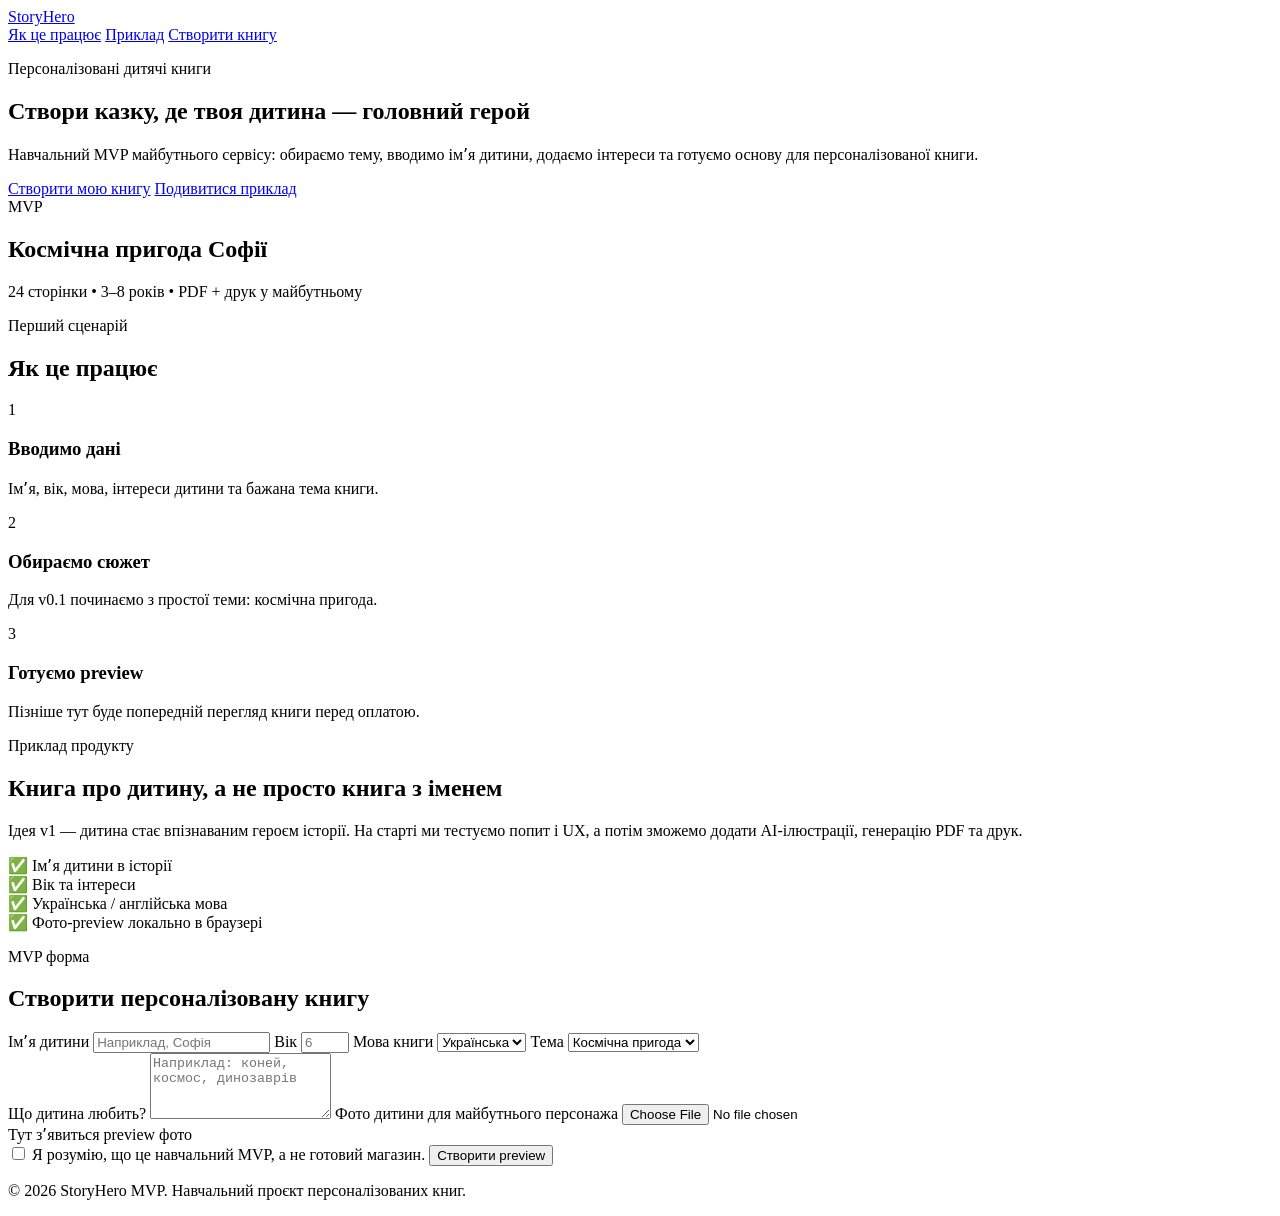
==== index.html @ d26fd3d2 "Add initial landing page" ====
<!DOCTYPE html>
<html lang="uk">
<head>
  <meta charset="UTF-8" />
  <meta name="viewport" content="width=device-width, initial-scale=1.0" />
  <meta name="description" content="MVP сайту для створення персоналізованих дитячих книг, де дитина стає головним героєм історії." />
  <title>Personalised Book MVP</title>
  <link rel="stylesheet" href="css/style.css" />
</head>
<body>
  <header class="site-header">
    <nav class="nav container" aria-label="Головна навігація">
      <a class="logo" href="#">StoryHero</a>
      <div class="nav-links">
        <a href="#how-it-works">Як це працює</a>
        <a href="#book-preview">Приклад</a>
        <a href="#create-book">Створити книгу</a>
      </div>
    </nav>
  </header>

  <main>
    <section class="hero">
      <div class="container hero-grid">
        <div class="hero-content">
          <p class="eyebrow">Персоналізовані дитячі книги</p>
          <h1>Створи казку, де твоя дитина — головний герой</h1>
          <p class="hero-text">
            Навчальний MVP майбутнього сервісу: обираємо тему, вводимо імʼя дитини,
            додаємо інтереси та готуємо основу для персоналізованої книги.
          </p>
          <div class="hero-actions">
            <a class="button primary" href="#create-book">Створити мою книгу</a>
            <a class="button secondary" href="#book-preview">Подивитися приклад</a>
          </div>
        </div>

        <article class="book-card" aria-label="Приклад персоналізованої книги">
          <div class="book-cover">
            <span class="book-badge">MVP</span>
            <h2>Космічна пригода Софії</h2>
            <p>24 сторінки • 3–8 років • PDF + друк у майбутньому</p>
          </div>
        </article>
      </div>
    </section>

    <section id="how-it-works" class="section container">
      <p class="eyebrow">Перший сценарій</p>
      <h2>Як це працює</h2>
      <div class="steps-grid">
        <article class="step-card">
          <span>1</span>
          <h3>Вводимо дані</h3>
          <p>Імʼя, вік, мова, інтереси дитини та бажана тема книги.</p>
        </article>
        <article class="step-card">
          <span>2</span>
          <h3>Обираємо сюжет</h3>
          <p>Для v0.1 починаємо з простої теми: космічна пригода.</p>
        </article>
        <article class="step-card">
          <span>3</span>
          <h3>Готуємо preview</h3>
          <p>Пізніше тут буде попередній перегляд книги перед оплатою.</p>
        </article>
      </div>
    </section>

    <section id="book-preview" class="section preview-section">
      <div class="container preview-grid">
        <div>
          <p class="eyebrow">Приклад продукту</p>
          <h2>Книга про дитину, а не просто книга з іменем</h2>
          <p>
            Ідея v1 — дитина стає впізнаваним героєм історії. На старті ми тестуємо
            попит і UX, а потім зможемо додати AI-ілюстрації, генерацію PDF та друк.
          </p>
        </div>
        <div class="features-list">
          <div>✅ Імʼя дитини в історії</div>
          <div>✅ Вік та інтереси</div>
          <div>✅ Українська / англійська мова</div>
          <div>✅ Фото-preview локально в браузері</div>
        </div>
      </div>
    </section>

    <section id="create-book" class="section container">
      <p class="eyebrow">MVP форма</p>
      <h2>Створити персоналізовану книгу</h2>
      <form class="book-form" id="bookForm">
        <div class="form-grid">
          <label>
            Імʼя дитини
            <input type="text" id="childName" name="childName" placeholder="Наприклад, Софія" required />
          </label>

          <label>
            Вік
            <input type="number" id="childAge" name="childAge" min="1" max="12" placeholder="6" required />
          </label>

          <label>
            Мова книги
            <select id="bookLanguage" name="bookLanguage">
              <option value="uk">Українська</option>
              <option value="en">English</option>
            </select>
          </label>

          <label>
            Тема
            <select id="bookTheme" name="bookTheme">
              <option value="space">Космічна пригода</option>
              <option value="forest">Казковий ліс</option>
              <option value="dinosaurs">Світ динозаврів</option>
            </select>
          </label>
        </div>

        <label>
          Що дитина любить?
          <textarea id="childInterests" name="childInterests" rows="4" placeholder="Наприклад: коней, космос, динозаврів"></textarea>
        </label>

        <label>
          Фото дитини для майбутнього персонажа
          <input type="file" id="childPhoto" name="childPhoto" accept="image/*" />
        </label>

        <div class="photo-preview" id="photoPreview" aria-live="polite">
          <span>Тут зʼявиться preview фото</span>
        </div>

        <label class="checkbox-label">
          <input type="checkbox" required />
          Я розумію, що це навчальний MVP, а не готовий магазин.
        </label>

        <button class="button primary" type="submit">Створити preview</button>
      </form>

      <div class="result-card" id="resultCard" hidden></div>
    </section>
  </main>

  <footer class="site-footer">
    <div class="container">
      <p>© 2026 StoryHero MVP. Навчальний проєкт персоналізованих книг.</p>
    </div>
  </footer>

  <script src="js/main.js"></script>
</body>
</html>
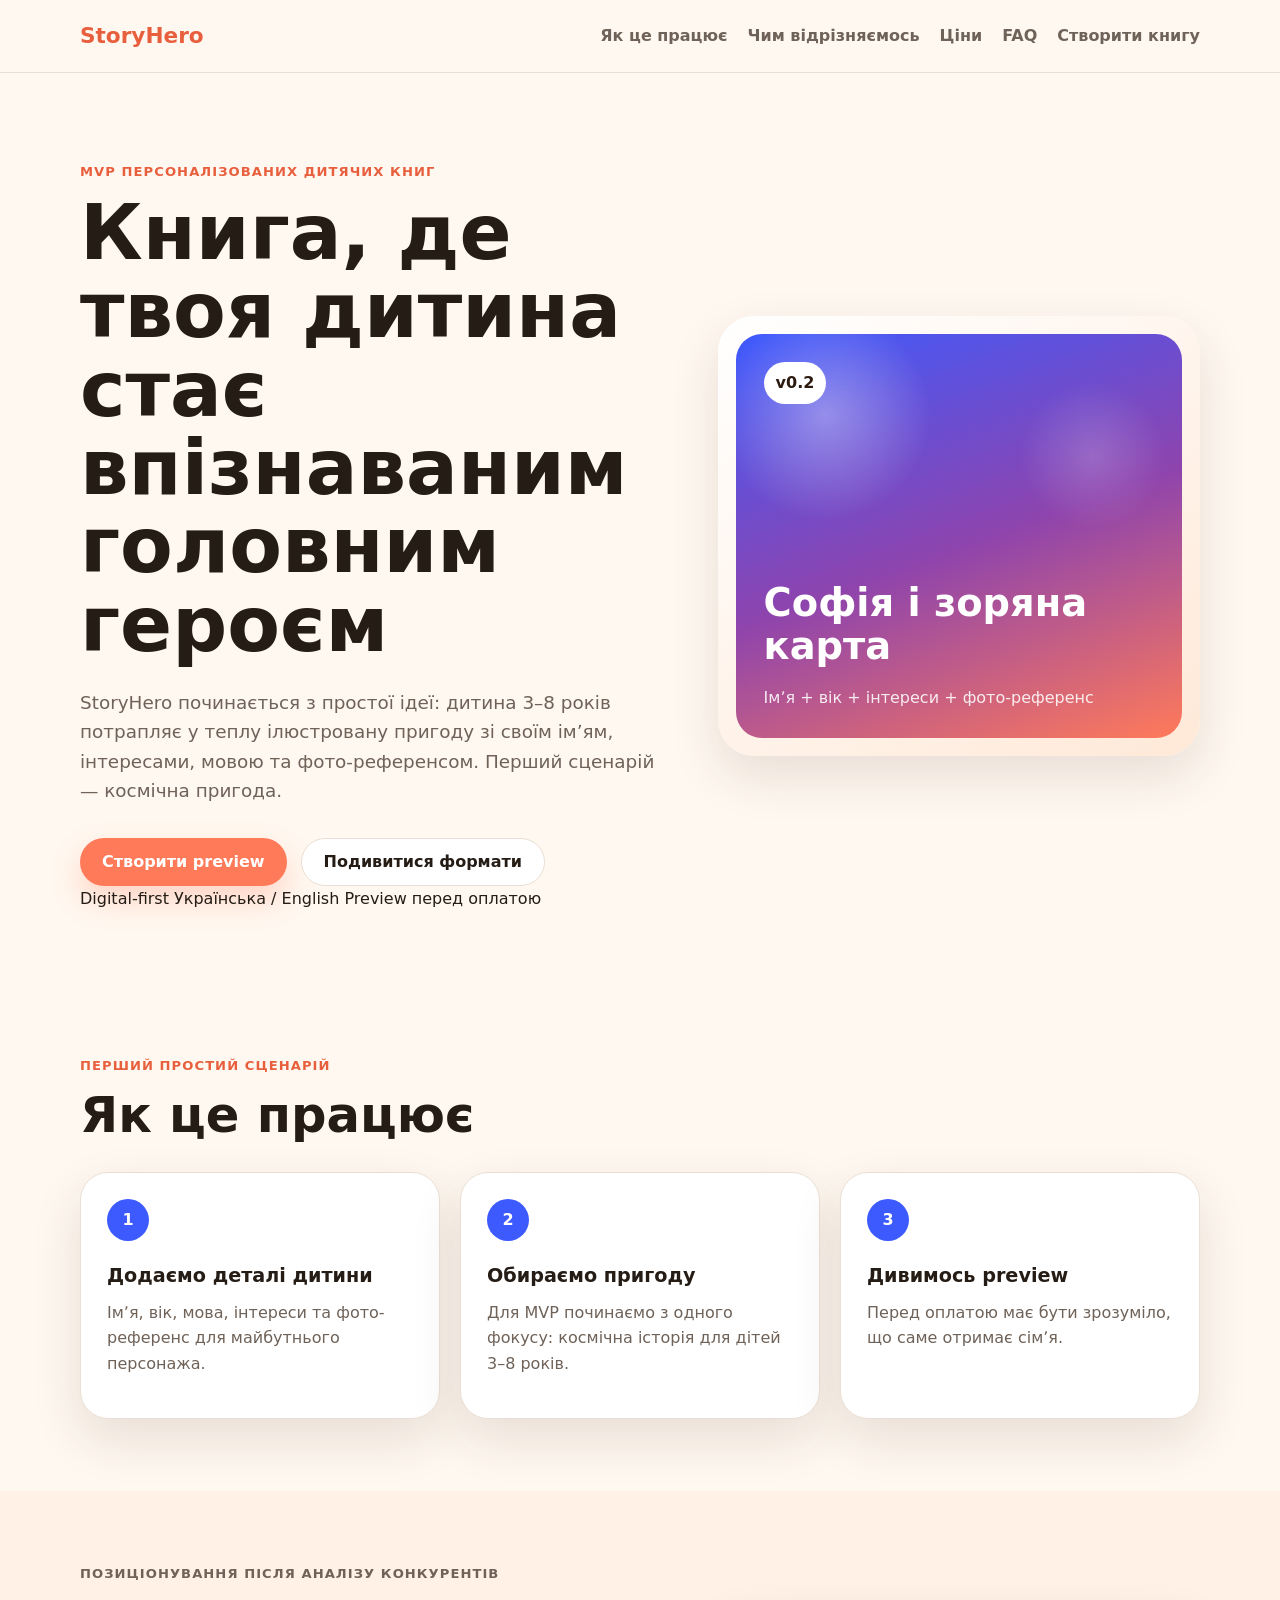
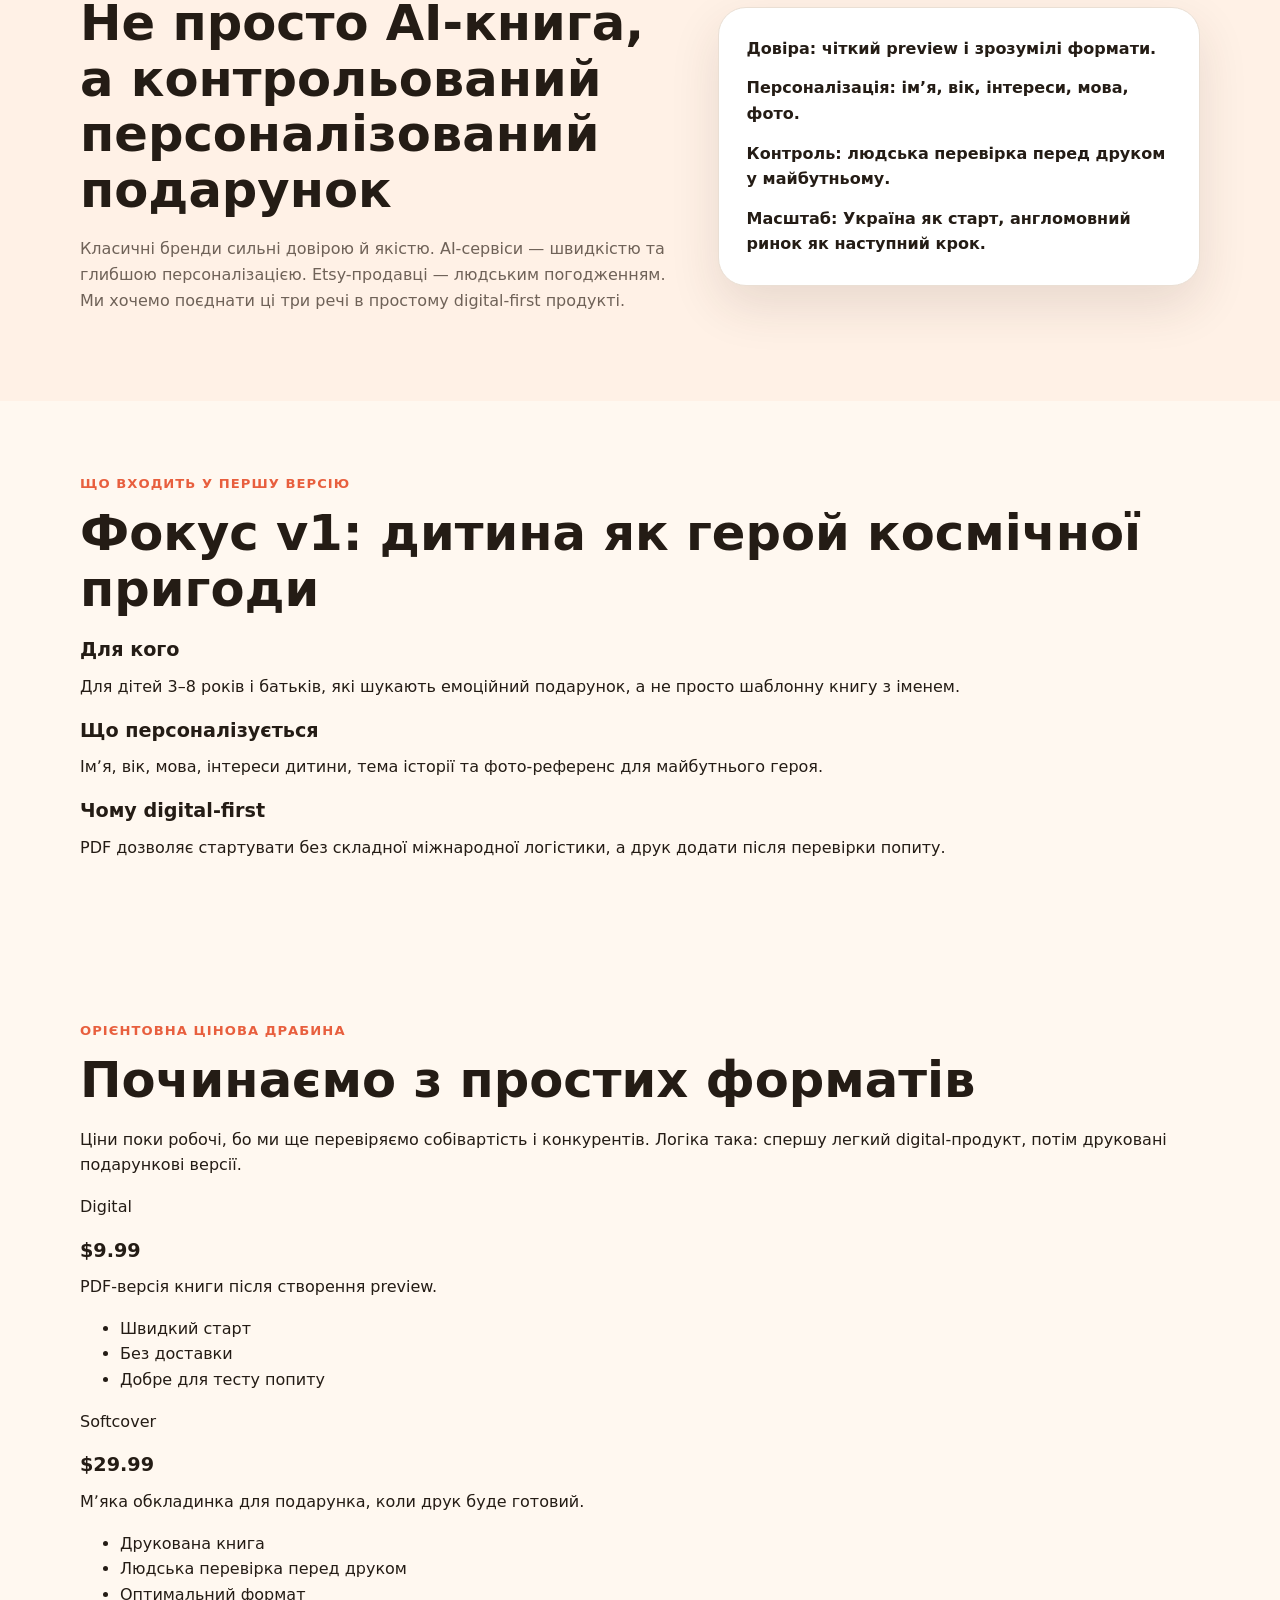
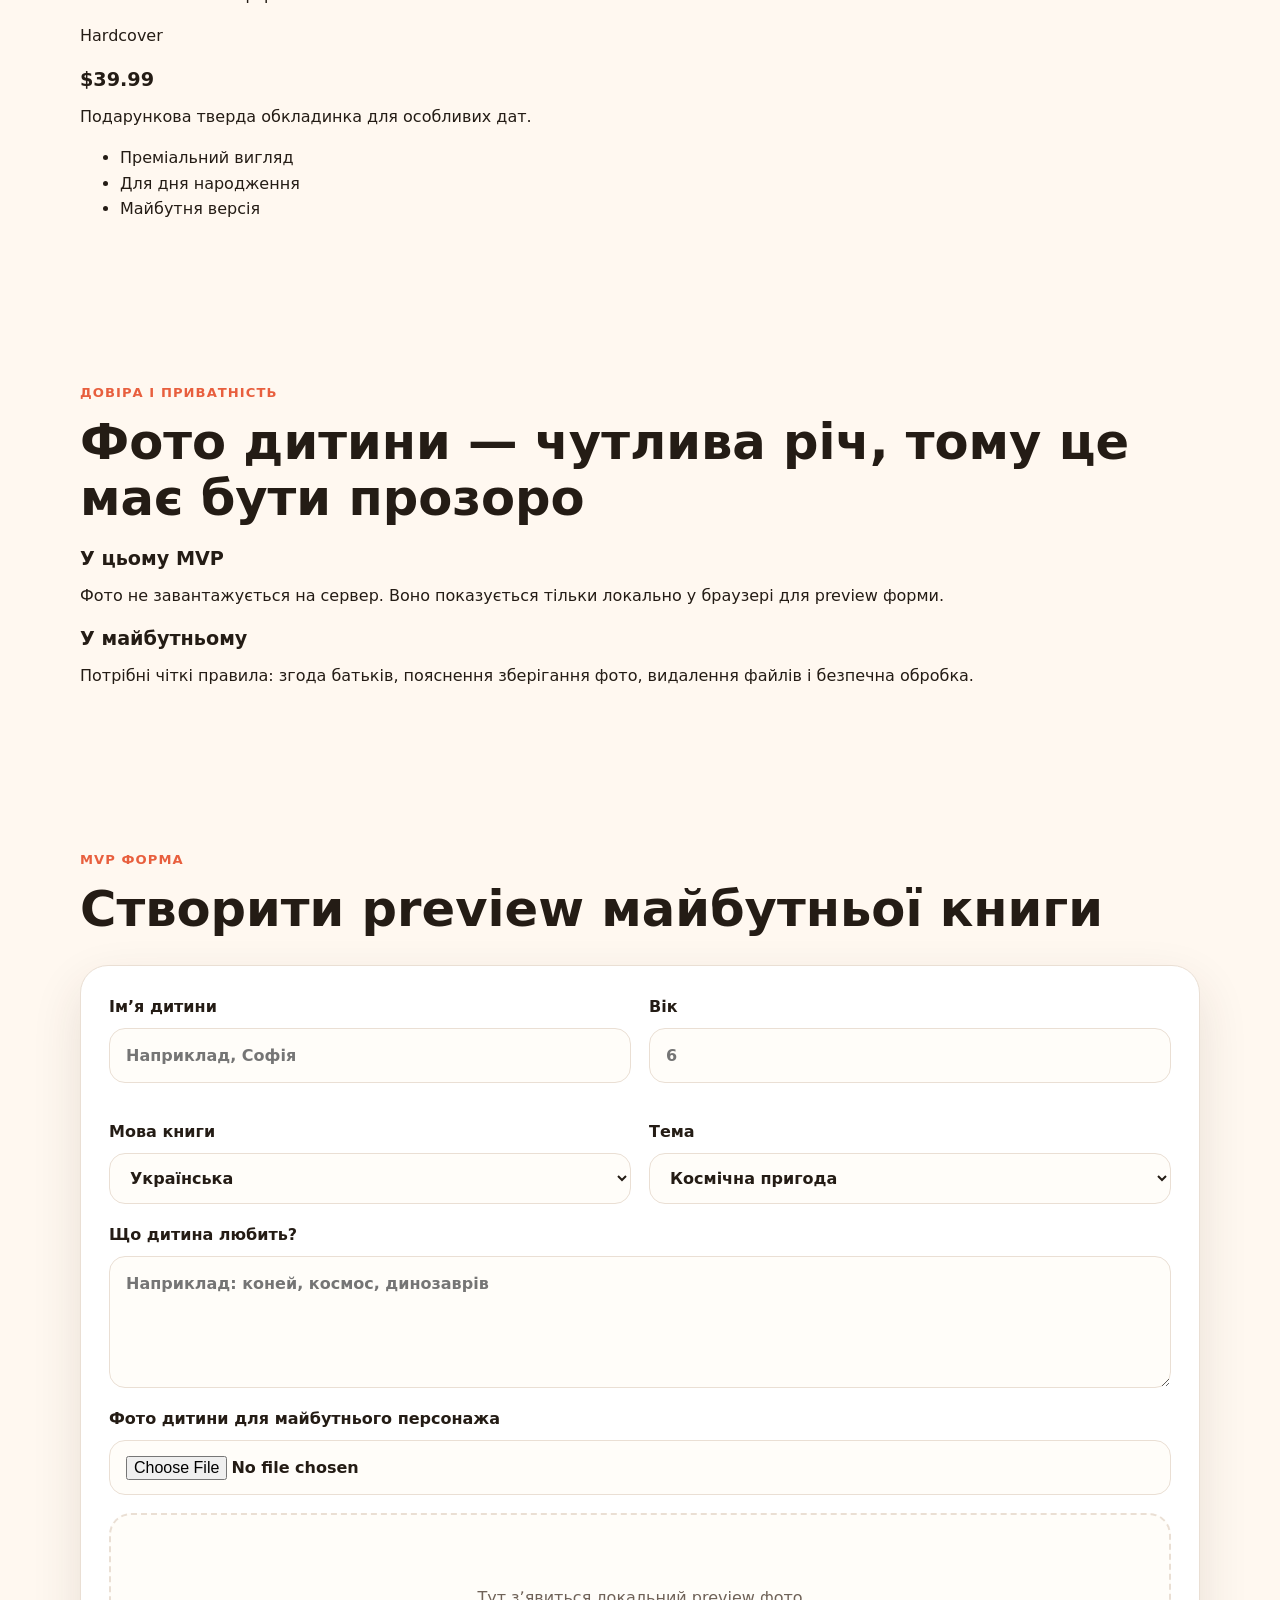
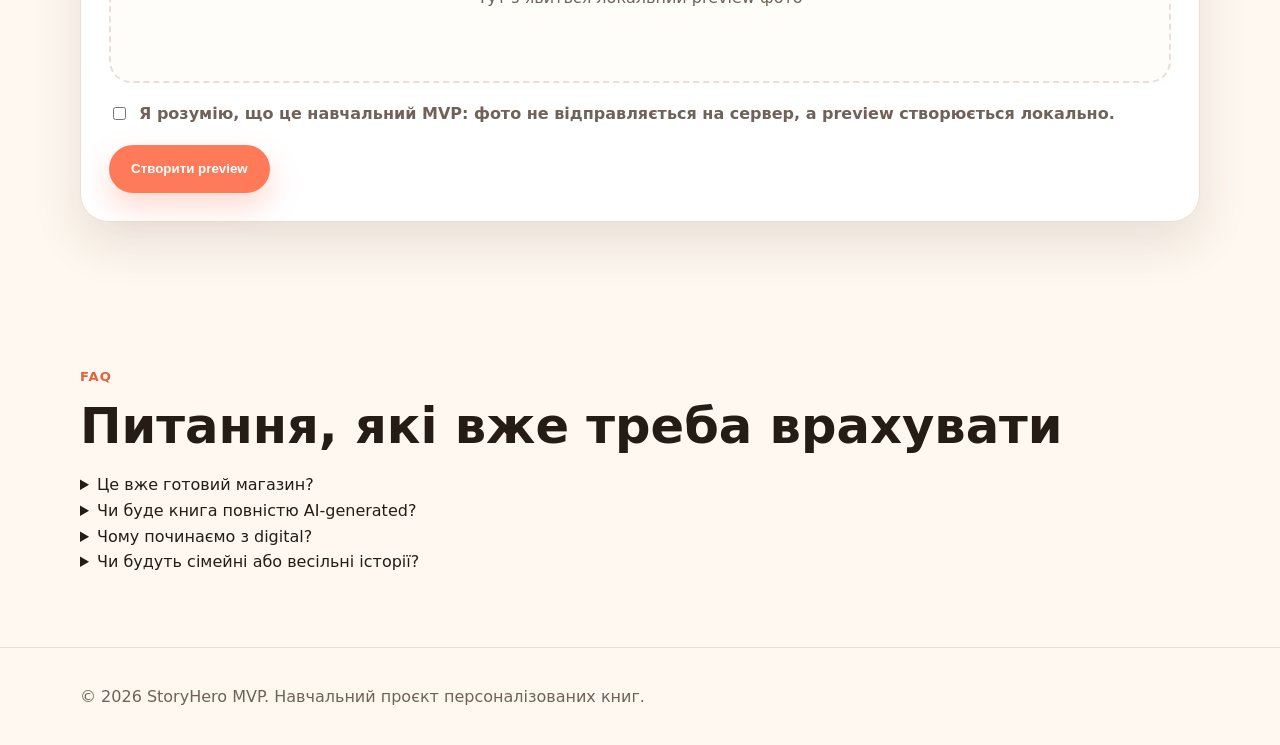
==== commit e53cf030: "Improve landing page positioning" ====
--- a/index.html
+++ b/index.html
@@ -3,8 +3,8 @@
 <head>
   <meta charset="UTF-8" />
   <meta name="viewport" content="width=device-width, initial-scale=1.0" />
-  <meta name="description" content="MVP сайту для створення персоналізованих дитячих книг, де дитина стає головним героєм історії." />
-  <title>Personalised Book MVP</title>
+  <meta name="description" content="StoryHero MVP — персоналізована дитяча книга, де дитина стає впізнаваним головним героєм історії українською або англійською мовою." />
+  <title>StoryHero — персоналізована дитяча книга</title>
   <link rel="stylesheet" href="css/style.css" />
 </head>
 <body>
@@ -13,7 +13,9 @@
       <a class="logo" href="#">StoryHero</a>
       <div class="nav-links">
         <a href="#how-it-works">Як це працює</a>
-        <a href="#book-preview">Приклад</a>
+        <a href="#positioning">Чим відрізняємось</a>
+        <a href="#pricing">Ціни</a>
+        <a href="#faq">FAQ</a>
         <a href="#create-book">Створити книгу</a>
       </div>
     </nav>
@@ -23,72 +25,156 @@
     <section class="hero">
       <div class="container hero-grid">
         <div class="hero-content">
-          <p class="eyebrow">Персоналізовані дитячі книги</p>
-          <h1>Створи казку, де твоя дитина — головний герой</h1>
+          <p class="eyebrow">MVP персоналізованих дитячих книг</p>
+          <h1>Книга, де твоя дитина стає впізнаваним головним героєм</h1>
           <p class="hero-text">
-            Навчальний MVP майбутнього сервісу: обираємо тему, вводимо імʼя дитини,
-            додаємо інтереси та готуємо основу для персоналізованої книги.
+            StoryHero починається з простої ідеї: дитина 3–8 років потрапляє у теплу
+            ілюстровану пригоду зі своїм імʼям, інтересами, мовою та фото-референсом.
+            Перший сценарій — космічна пригода.
           </p>
           <div class="hero-actions">
-            <a class="button primary" href="#create-book">Створити мою книгу</a>
-            <a class="button secondary" href="#book-preview">Подивитися приклад</a>
+            <a class="button primary" href="#create-book">Створити preview</a>
+            <a class="button secondary" href="#pricing">Подивитися формати</a>
+          </div>
+          <div class="trust-strip" aria-label="Ключові переваги">
+            <span>Digital-first</span>
+            <span>Українська / English</span>
+            <span>Preview перед оплатою</span>
           </div>
         </div>
 
         <article class="book-card" aria-label="Приклад персоналізованої книги">
           <div class="book-cover">
-            <span class="book-badge">MVP</span>
-            <h2>Космічна пригода Софії</h2>
-            <p>24 сторінки • 3–8 років • PDF + друк у майбутньому</p>
+            <span class="book-badge">v0.2</span>
+            <h2>Софія і зоряна карта</h2>
+            <p>Імʼя + вік + інтереси + фото-референс</p>
           </div>
         </article>
       </div>
     </section>
 
     <section id="how-it-works" class="section container">
-      <p class="eyebrow">Перший сценарій</p>
+      <p class="eyebrow">Перший простий сценарій</p>
       <h2>Як це працює</h2>
       <div class="steps-grid">
         <article class="step-card">
           <span>1</span>
-          <h3>Вводимо дані</h3>
-          <p>Імʼя, вік, мова, інтереси дитини та бажана тема книги.</p>
+          <h3>Додаємо деталі дитини</h3>
+          <p>Імʼя, вік, мова, інтереси та фото-референс для майбутнього персонажа.</p>
         </article>
         <article class="step-card">
           <span>2</span>
-          <h3>Обираємо сюжет</h3>
-          <p>Для v0.1 починаємо з простої теми: космічна пригода.</p>
+          <h3>Обираємо пригоду</h3>
+          <p>Для MVP починаємо з одного фокусу: космічна історія для дітей 3–8 років.</p>
         </article>
         <article class="step-card">
           <span>3</span>
-          <h3>Готуємо preview</h3>
-          <p>Пізніше тут буде попередній перегляд книги перед оплатою.</p>
-        </article>
-      </div>
-    </section>
-
-    <section id="book-preview" class="section preview-section">
+          <h3>Дивимось preview</h3>
+          <p>Перед оплатою має бути зрозуміло, що саме отримає сімʼя.</p>
+        </article>
+      </div>
+    </section>
+
+    <section id="positioning" class="section preview-section">
       <div class="container preview-grid">
         <div>
-          <p class="eyebrow">Приклад продукту</p>
-          <h2>Книга про дитину, а не просто книга з іменем</h2>
+          <p class="eyebrow">Позиціонування після аналізу конкурентів</p>
+          <h2>Не просто AI-книга, а контрольований персоналізований подарунок</h2>
           <p>
-            Ідея v1 — дитина стає впізнаваним героєм історії. На старті ми тестуємо
-            попит і UX, а потім зможемо додати AI-ілюстрації, генерацію PDF та друк.
+            Класичні бренди сильні довірою й якістю. AI-сервіси — швидкістю та глибшою
+            персоналізацією. Etsy-продавці — людським погодженням. Ми хочемо поєднати
+            ці три речі в простому digital-first продукті.
           </p>
         </div>
         <div class="features-list">
-          <div>✅ Імʼя дитини в історії</div>
-          <div>✅ Вік та інтереси</div>
-          <div>✅ Українська / англійська мова</div>
-          <div>✅ Фото-preview локально в браузері</div>
-        </div>
+          <div><strong>Довіра:</strong> чіткий preview і зрозумілі формати.</div>
+          <div><strong>Персоналізація:</strong> імʼя, вік, інтереси, мова, фото.</div>
+          <div><strong>Контроль:</strong> людська перевірка перед друком у майбутньому.</div>
+          <div><strong>Масштаб:</strong> Україна як старт, англомовний ринок як наступний крок.</div>
+        </div>
+      </div>
+    </section>
+
+    <section id="product" class="section container">
+      <p class="eyebrow">Що входить у першу версію</p>
+      <h2>Фокус v1: дитина як герой космічної пригоди</h2>
+      <div class="product-grid">
+        <article class="info-card">
+          <h3>Для кого</h3>
+          <p>Для дітей 3–8 років і батьків, які шукають емоційний подарунок, а не просто шаблонну книгу з іменем.</p>
+        </article>
+        <article class="info-card">
+          <h3>Що персоналізується</h3>
+          <p>Імʼя, вік, мова, інтереси дитини, тема історії та фото-референс для майбутнього героя.</p>
+        </article>
+        <article class="info-card">
+          <h3>Чому digital-first</h3>
+          <p>PDF дозволяє стартувати без складної міжнародної логістики, а друк додати після перевірки попиту.</p>
+        </article>
+      </div>
+    </section>
+
+    <section id="pricing" class="section pricing-section">
+      <div class="container">
+        <p class="eyebrow">Орієнтовна цінова драбина</p>
+        <h2>Починаємо з простих форматів</h2>
+        <p class="section-intro">
+          Ціни поки робочі, бо ми ще перевіряємо собівартість і конкурентів. Логіка така:
+          спершу легкий digital-продукт, потім друковані подарункові версії.
+        </p>
+        <div class="pricing-grid">
+          <article class="price-card">
+            <p class="price-label">Digital</p>
+            <h3>$9.99</h3>
+            <p>PDF-версія книги після створення preview.</p>
+            <ul>
+              <li>Швидкий старт</li>
+              <li>Без доставки</li>
+              <li>Добре для тесту попиту</li>
+            </ul>
+          </article>
+          <article class="price-card featured">
+            <p class="price-label">Softcover</p>
+            <h3>$29.99</h3>
+            <p>Мʼяка обкладинка для подарунка, коли друк буде готовий.</p>
+            <ul>
+              <li>Друкована книга</li>
+              <li>Людська перевірка перед друком</li>
+              <li>Оптимальний формат</li>
+            </ul>
+          </article>
+          <article class="price-card">
+            <p class="price-label">Hardcover</p>
+            <h3>$39.99</h3>
+            <p>Подарункова тверда обкладинка для особливих дат.</p>
+            <ul>
+              <li>Преміальний вигляд</li>
+              <li>Для дня народження</li>
+              <li>Майбутня версія</li>
+            </ul>
+          </article>
+        </div>
+      </div>
+    </section>
+
+    <section id="trust" class="section container">
+      <p class="eyebrow">Довіра і приватність</p>
+      <h2>Фото дитини — чутлива річ, тому це має бути прозоро</h2>
+      <div class="trust-grid">
+        <article class="info-card">
+          <h3>У цьому MVP</h3>
+          <p>Фото не завантажується на сервер. Воно показується тільки локально у браузері для preview форми.</p>
+        </article>
+        <article class="info-card">
+          <h3>У майбутньому</h3>
+          <p>Потрібні чіткі правила: згода батьків, пояснення зберігання фото, видалення файлів і безпечна обробка.</p>
+        </article>
       </div>
     </section>
 
     <section id="create-book" class="section container">
       <p class="eyebrow">MVP форма</p>
-      <h2>Створити персоналізовану книгу</h2>
+      <h2>Створити preview майбутньої книги</h2>
       <form class="book-form" id="bookForm">
         <div class="form-grid">
           <label>
@@ -130,18 +216,43 @@
         </label>
 
         <div class="photo-preview" id="photoPreview" aria-live="polite">
-          <span>Тут зʼявиться preview фото</span>
+          <span>Тут зʼявиться локальний preview фото</span>
         </div>
 
         <label class="checkbox-label">
           <input type="checkbox" required />
-          Я розумію, що це навчальний MVP, а не готовий магазин.
+          Я розумію, що це навчальний MVP: фото не відправляється на сервер, а preview створюється локально.
         </label>
 
         <button class="button primary" type="submit">Створити preview</button>
       </form>
 
       <div class="result-card" id="resultCard" hidden></div>
+    </section>
+
+    <section id="faq" class="section faq-section">
+      <div class="container">
+        <p class="eyebrow">FAQ</p>
+        <h2>Питання, які вже треба врахувати</h2>
+        <div class="faq-list">
+          <details>
+            <summary>Це вже готовий магазин?</summary>
+            <p>Ні. Це навчальний MVP сайту. Ми спочатку перевіряємо ідею, структуру, SEO, форму і позиціонування.</p>
+          </details>
+          <details>
+            <summary>Чи буде книга повністю AI-generated?</summary>
+            <p>Не вирішуємо це наперед. Конкуренти показують, що AI дає швидкість, але якість і схожість треба контролювати.</p>
+          </details>
+          <details>
+            <summary>Чому починаємо з digital?</summary>
+            <p>Digital PDF дозволяє стартувати без міжнародної доставки, складу і складної поліграфічної логістики.</p>
+          </details>
+          <details>
+            <summary>Чи будуть сімейні або весільні історії?</summary>
+            <p>Так, це перспективна майбутня фішка. Але перший MVP тримаємо простим: дитяча книга про головного героя.</p>
+          </details>
+        </div>
+      </div>
     </section>
   </main>
 
--- a/css/style.css
+++ b/css/style.css
@@ -0,0 +1,379 @@
+:root {
+  --bg: #fff8f0;
+  --surface: #ffffff;
+  --text: #241c15;
+  --muted: #6f6258;
+  --primary: #ff7a59;
+  --primary-dark: #e85f3e;
+  --secondary: #3d5afe;
+  --border: #eadfd4;
+  --shadow: 0 20px 50px rgba(62, 39, 35, 0.12);
+}
+
+* {
+  box-sizing: border-box;
+}
+
+html {
+  scroll-behavior: smooth;
+}
+
+body {
+  margin: 0;
+  font-family: Inter, system-ui, -apple-system, BlinkMacSystemFont, "Segoe UI", sans-serif;
+  color: var(--text);
+  background: var(--bg);
+  line-height: 1.6;
+}
+
+a {
+  color: inherit;
+  text-decoration: none;
+}
+
+.container {
+  width: min(1120px, calc(100% - 32px));
+  margin: 0 auto;
+}
+
+.site-header {
+  position: sticky;
+  top: 0;
+  z-index: 10;
+  background: rgba(255, 248, 240, 0.86);
+  backdrop-filter: blur(14px);
+  border-bottom: 1px solid var(--border);
+}
+
+.nav {
+  min-height: 72px;
+  display: flex;
+  align-items: center;
+  justify-content: space-between;
+  gap: 24px;
+}
+
+.logo {
+  font-size: 1.35rem;
+  font-weight: 800;
+  color: var(--primary-dark);
+}
+
+.nav-links {
+  display: flex;
+  gap: 20px;
+  font-weight: 600;
+  color: var(--muted);
+}
+
+.nav-links a:hover {
+  color: var(--primary-dark);
+}
+
+.hero {
+  padding: 88px 0 72px;
+}
+
+.hero-grid,
+.preview-grid {
+  display: grid;
+  grid-template-columns: 1.1fr 0.9fr;
+  align-items: center;
+  gap: 48px;
+}
+
+.eyebrow {
+  margin: 0 0 12px;
+  color: var(--primary-dark);
+  font-weight: 800;
+  text-transform: uppercase;
+  letter-spacing: 0.08em;
+  font-size: 0.82rem;
+}
+
+h1,
+h2,
+h3,
+p {
+  margin-top: 0;
+}
+
+h1 {
+  font-size: clamp(2.35rem, 6vw, 4.8rem);
+  line-height: 1.02;
+  margin-bottom: 24px;
+}
+
+h2 {
+  font-size: clamp(2rem, 4vw, 3.1rem);
+  line-height: 1.12;
+  margin-bottom: 18px;
+}
+
+h3 {
+  font-size: 1.2rem;
+  margin-bottom: 8px;
+}
+
+.hero-text {
+  max-width: 620px;
+  color: var(--muted);
+  font-size: 1.15rem;
+}
+
+.hero-actions {
+  display: flex;
+  flex-wrap: wrap;
+  gap: 14px;
+  margin-top: 32px;
+}
+
+.button {
+  display: inline-flex;
+  align-items: center;
+  justify-content: center;
+  min-height: 48px;
+  padding: 0 22px;
+  border-radius: 999px;
+  border: 0;
+  cursor: pointer;
+  font-weight: 800;
+  transition: transform 0.2s ease, box-shadow 0.2s ease, background 0.2s ease;
+}
+
+.button:hover {
+  transform: translateY(-2px);
+}
+
+.button.primary {
+  color: #fff;
+  background: var(--primary);
+  box-shadow: 0 14px 30px rgba(255, 122, 89, 0.28);
+}
+
+.button.primary:hover {
+  background: var(--primary-dark);
+}
+
+.button.secondary {
+  color: var(--text);
+  background: #fff;
+  border: 1px solid var(--border);
+}
+
+.book-card {
+  min-height: 440px;
+  padding: 18px;
+  border-radius: 36px;
+  background: linear-gradient(145deg, #fff, #ffe9d8);
+  box-shadow: var(--shadow);
+}
+
+.book-cover {
+  height: 100%;
+  min-height: 404px;
+  display: flex;
+  flex-direction: column;
+  justify-content: flex-end;
+  padding: 28px;
+  color: #fff;
+  border-radius: 26px;
+  background:
+    radial-gradient(circle at 20% 20%, rgba(255,255,255,0.35), transparent 22%),
+    radial-gradient(circle at 80% 30%, rgba(255,255,255,0.18), transparent 16%),
+    linear-gradient(160deg, #3d5afe, #8e44ad 52%, #ff7a59);
+}
+
+.book-cover h2 {
+  max-width: 380px;
+  font-size: 2.4rem;
+}
+
+.book-cover p {
+  margin-bottom: 0;
+  opacity: 0.88;
+}
+
+.book-badge {
+  align-self: flex-start;
+  margin-bottom: auto;
+  padding: 8px 12px;
+  border-radius: 999px;
+  color: #2c1b10;
+  background: #fff;
+  font-weight: 800;
+}
+
+.section {
+  padding: 72px 0;
+}
+
+.steps-grid {
+  display: grid;
+  grid-template-columns: repeat(3, 1fr);
+  gap: 20px;
+  margin-top: 28px;
+}
+
+.step-card,
+.book-form,
+.result-card,
+.features-list {
+  background: var(--surface);
+  border: 1px solid var(--border);
+  border-radius: 28px;
+  box-shadow: var(--shadow);
+}
+
+.step-card {
+  padding: 26px;
+}
+
+.step-card span {
+  display: inline-flex;
+  width: 42px;
+  height: 42px;
+  align-items: center;
+  justify-content: center;
+  margin-bottom: 20px;
+  color: #fff;
+  background: var(--secondary);
+  border-radius: 50%;
+  font-weight: 900;
+}
+
+.step-card p,
+.preview-grid p {
+  color: var(--muted);
+}
+
+.preview-section {
+  background: #fff1e6;
+}
+
+.features-list {
+  display: grid;
+  gap: 14px;
+  padding: 28px;
+  font-weight: 700;
+}
+
+.book-form {
+  padding: 28px;
+  margin-top: 28px;
+}
+
+.form-grid {
+  display: grid;
+  grid-template-columns: repeat(2, 1fr);
+  gap: 18px;
+}
+
+label {
+  display: grid;
+  gap: 8px;
+  margin-bottom: 18px;
+  font-weight: 800;
+}
+
+input,
+select,
+textarea {
+  width: 100%;
+  padding: 14px 16px;
+  border: 1px solid var(--border);
+  border-radius: 16px;
+  color: var(--text);
+  background: #fffdf9;
+  font: inherit;
+}
+
+input:focus,
+select:focus,
+textarea:focus {
+  outline: 3px solid rgba(255, 122, 89, 0.18);
+  border-color: var(--primary);
+}
+
+.checkbox-label {
+  display: flex;
+  align-items: flex-start;
+  gap: 10px;
+  font-weight: 600;
+  color: var(--muted);
+}
+
+.checkbox-label input {
+  width: auto;
+  margin-top: 6px;
+}
+
+.photo-preview {
+  min-height: 170px;
+  display: grid;
+  place-items: center;
+  margin-bottom: 18px;
+  border: 2px dashed var(--border);
+  border-radius: 22px;
+  color: var(--muted);
+  overflow: hidden;
+  background: #fffdf9;
+}
+
+.photo-preview img {
+  width: 100%;
+  max-height: 320px;
+  object-fit: cover;
+}
+
+.result-card {
+  padding: 24px;
+  margin-top: 22px;
+}
+
+.result-card h3 {
+  margin-bottom: 10px;
+}
+
+.site-footer {
+  padding: 36px 0;
+  color: var(--muted);
+  border-top: 1px solid var(--border);
+}
+
+.site-footer p {
+  margin: 0;
+}
+
+@media (max-width: 820px) {
+  .nav {
+    align-items: flex-start;
+    flex-direction: column;
+    padding: 16px 0;
+  }
+
+  .nav-links {
+    width: 100%;
+    overflow-x: auto;
+    padding-bottom: 6px;
+  }
+
+  .hero {
+    padding-top: 56px;
+  }
+
+  .hero-grid,
+  .preview-grid,
+  .steps-grid,
+  .form-grid {
+    grid-template-columns: 1fr;
+  }
+
+  .book-card {
+    min-height: 340px;
+  }
+
+  .book-cover {
+    min-height: 310px;
+  }
+}
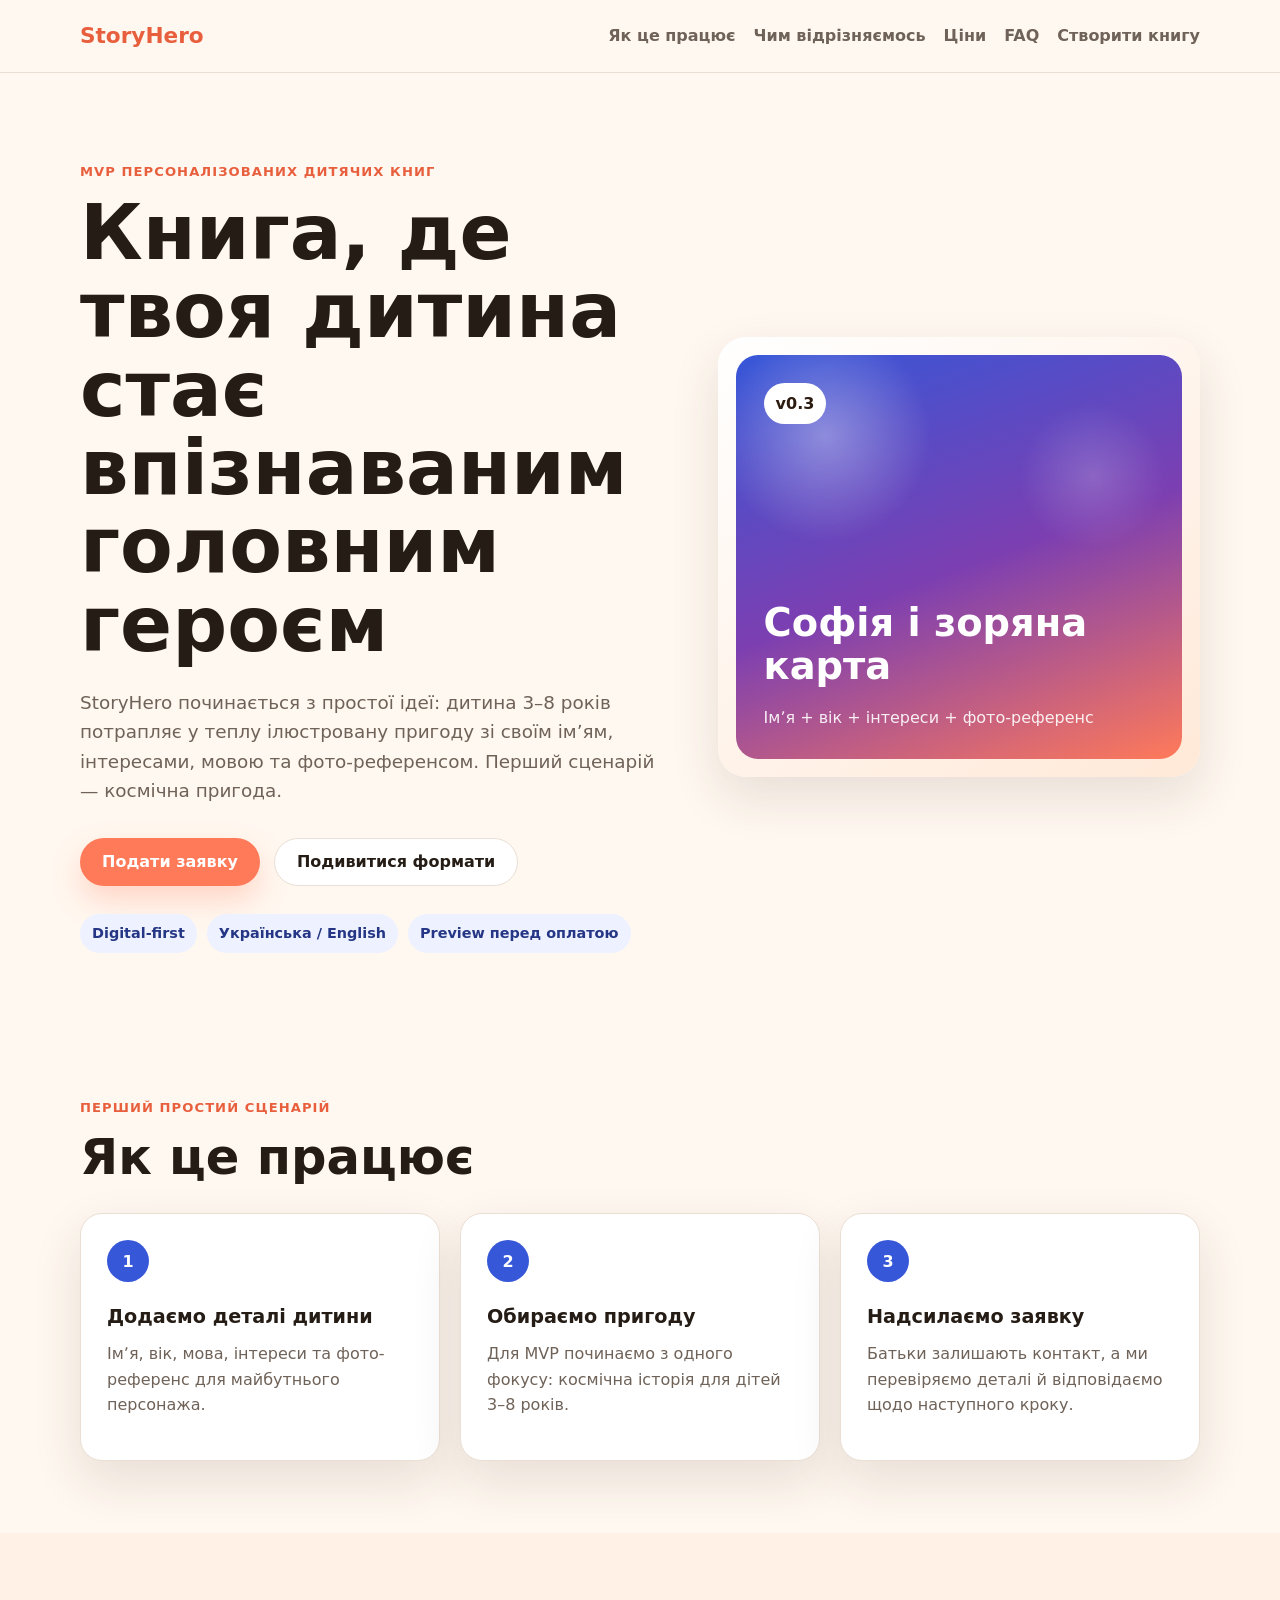
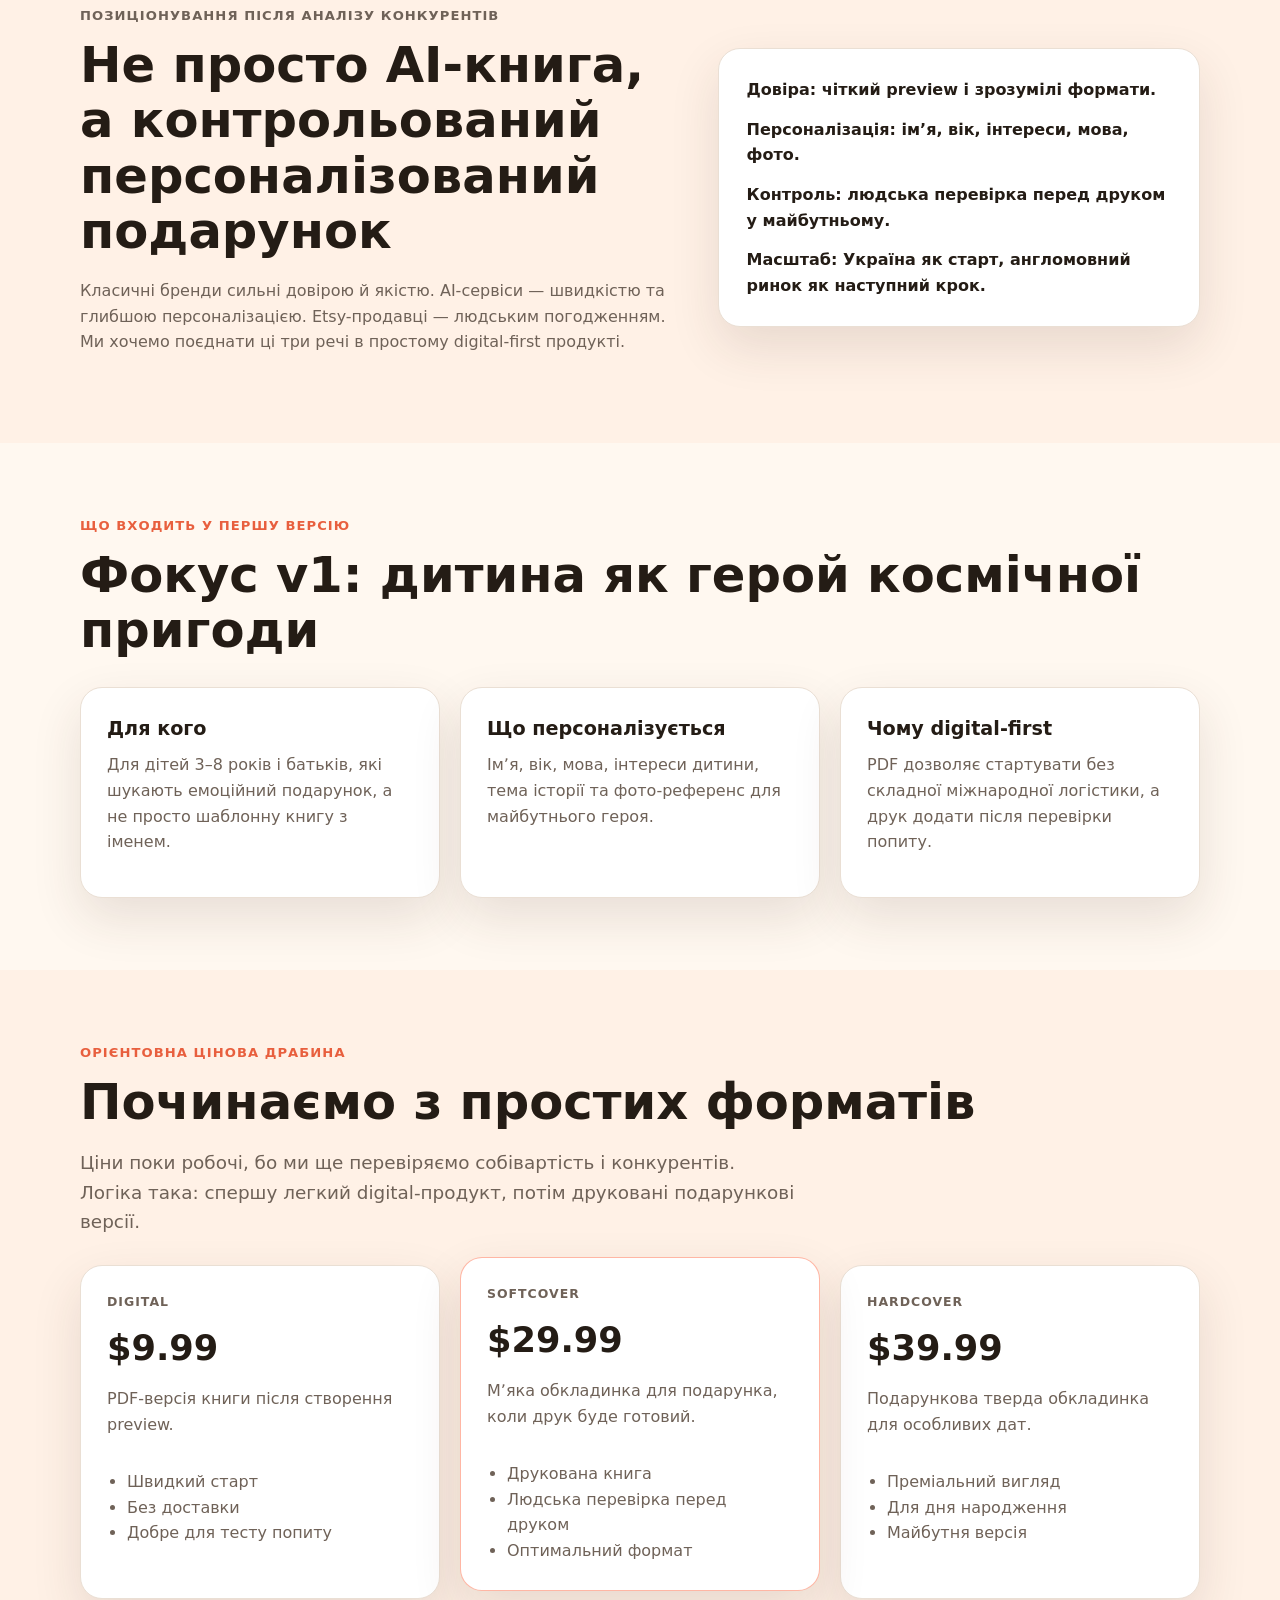
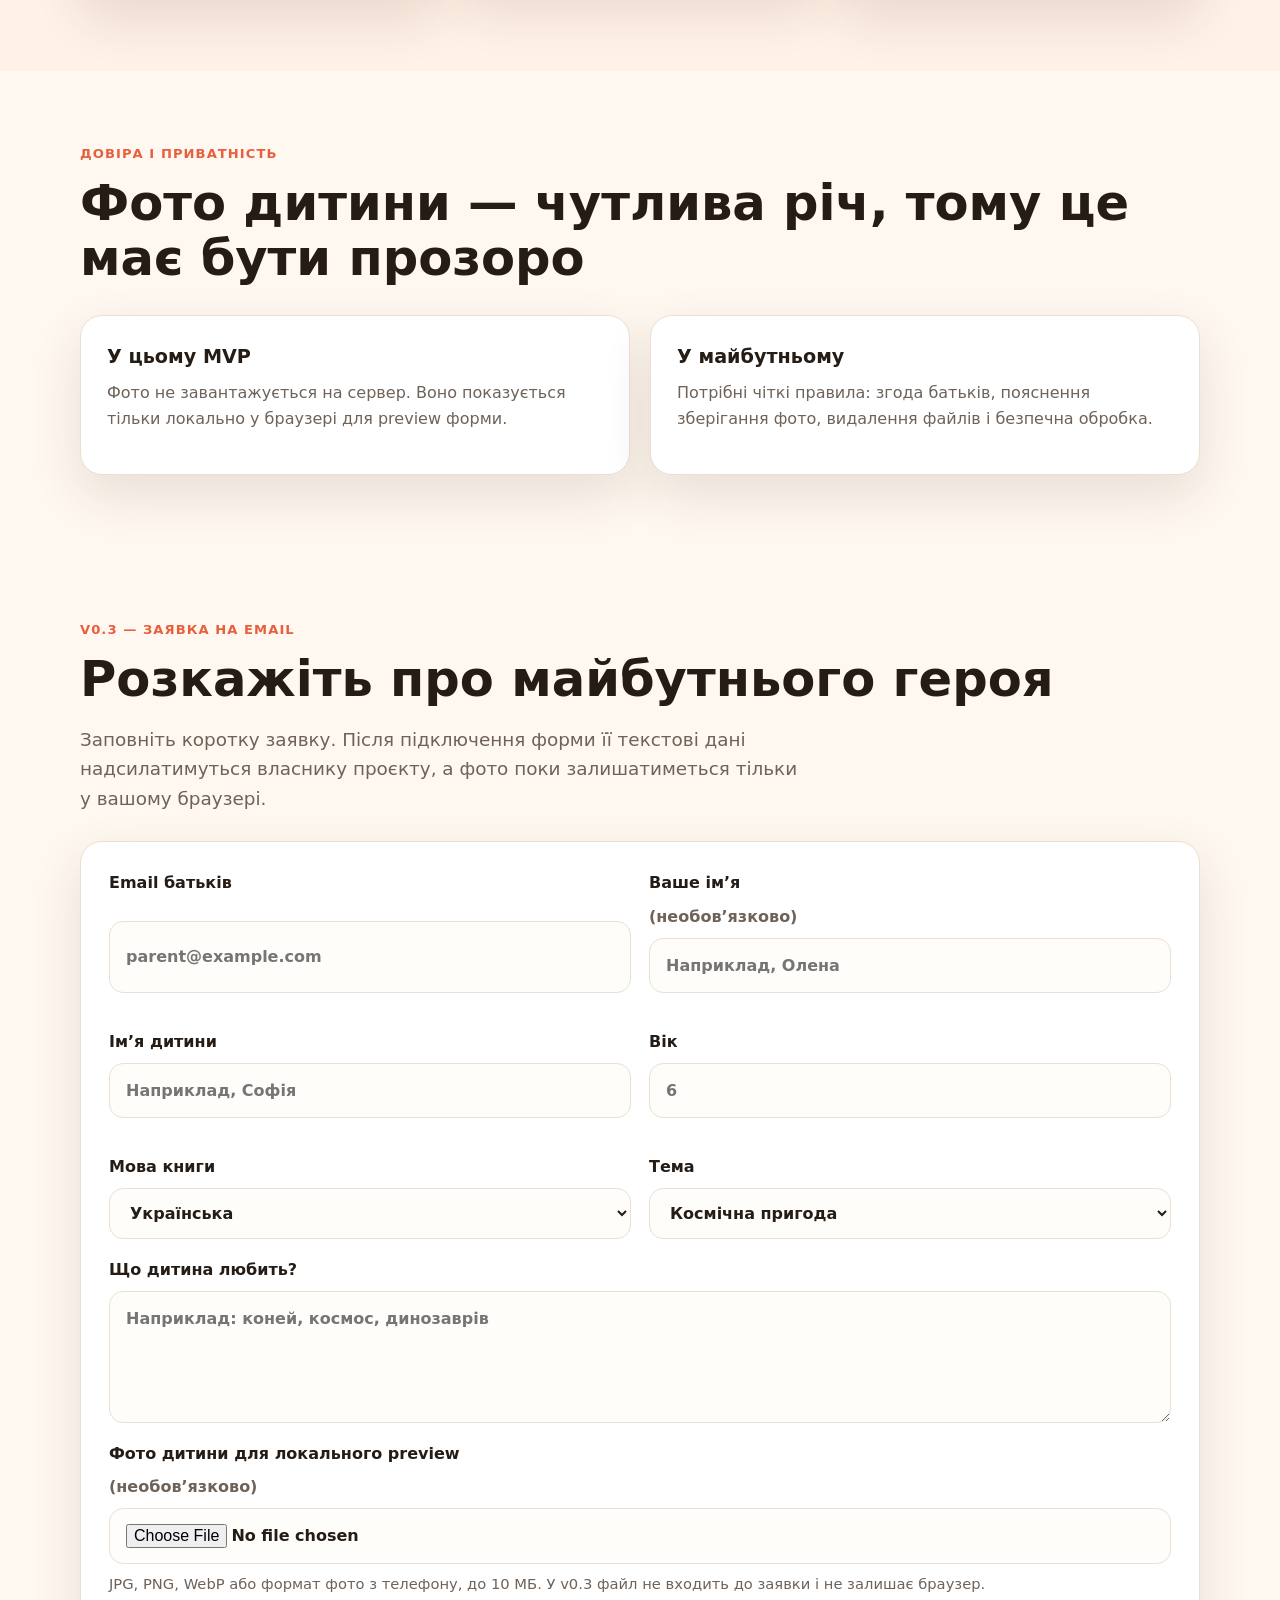
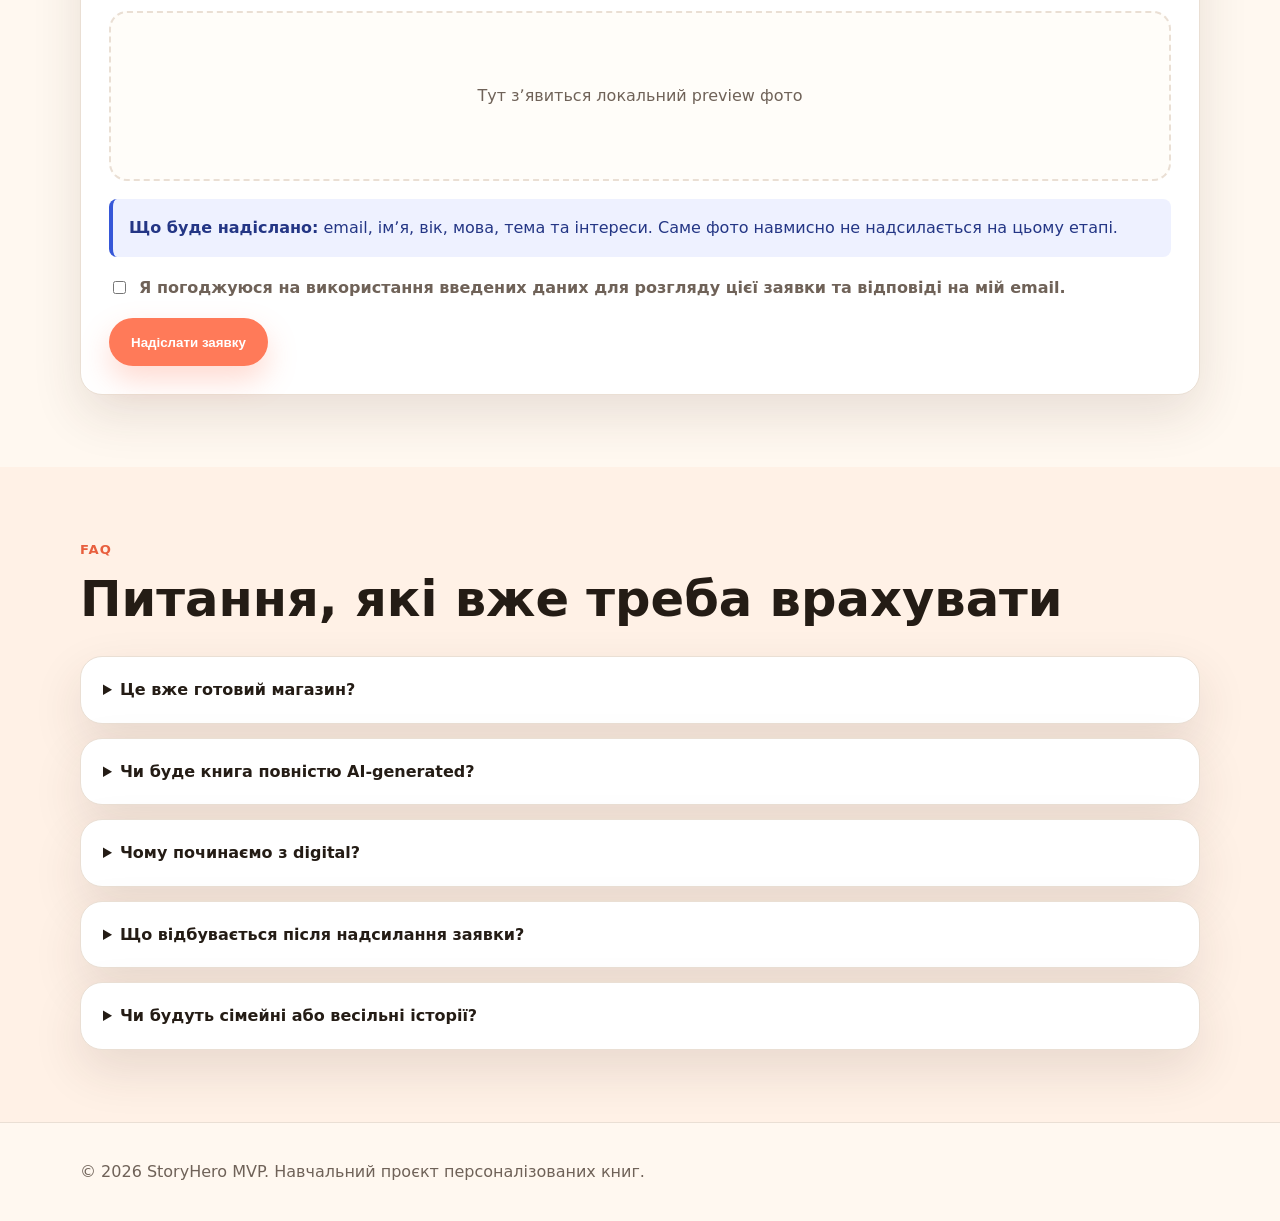
==== commit 69026cc6: "Prepare email request flow for v0.3" ====
--- a/index.html
+++ b/index.html
@@ -33,7 +33,7 @@
             Перший сценарій — космічна пригода.
           </p>
           <div class="hero-actions">
-            <a class="button primary" href="#create-book">Створити preview</a>
+            <a class="button primary" href="#create-book">Подати заявку</a>
             <a class="button secondary" href="#pricing">Подивитися формати</a>
           </div>
           <div class="trust-strip" aria-label="Ключові переваги">
@@ -45,7 +45,7 @@
 
         <article class="book-card" aria-label="Приклад персоналізованої книги">
           <div class="book-cover">
-            <span class="book-badge">v0.2</span>
+            <span class="book-badge">v0.3</span>
             <h2>Софія і зоряна карта</h2>
             <p>Імʼя + вік + інтереси + фото-референс</p>
           </div>
@@ -69,8 +69,8 @@
         </article>
         <article class="step-card">
           <span>3</span>
-          <h3>Дивимось preview</h3>
-          <p>Перед оплатою має бути зрозуміло, що саме отримає сімʼя.</p>
+          <h3>Надсилаємо заявку</h3>
+          <p>Батьки залишають контакт, а ми перевіряємо деталі й відповідаємо щодо наступного кроку.</p>
         </article>
       </div>
     </section>
@@ -173,18 +173,67 @@
     </section>
 
     <section id="create-book" class="section container">
-      <p class="eyebrow">MVP форма</p>
-      <h2>Створити preview майбутньої книги</h2>
-      <form class="book-form" id="bookForm">
+      <p class="eyebrow">v0.3 — заявка на email</p>
+      <h2>Розкажіть про майбутнього героя</h2>
+      <p class="section-intro">
+        Заповніть коротку заявку. Після підключення форми її текстові дані надсилатимуться
+        власнику проєкту, а фото поки залишатиметься тільки у вашому браузері.
+      </p>
+
+      <form
+        class="book-form"
+        id="bookForm"
+        action="https://formspree.io/f/YOUR_FORM_ID"
+        method="POST"
+      >
         <div class="form-grid">
           <label>
+            Email батьків
+            <input
+              type="email"
+              id="parentEmail"
+              name="email"
+              placeholder="parent@example.com"
+              autocomplete="email"
+              required
+            />
+          </label>
+
+          <label>
+            Ваше імʼя <span class="optional-label">(необовʼязково)</span>
+            <input
+              type="text"
+              id="parentName"
+              name="parentName"
+              placeholder="Наприклад, Олена"
+              autocomplete="name"
+            />
+          </label>
+
+          <label>
             Імʼя дитини
-            <input type="text" id="childName" name="childName" placeholder="Наприклад, Софія" required />
+            <input
+              type="text"
+              id="childName"
+              name="childName"
+              placeholder="Наприклад, Софія"
+              maxlength="60"
+              required
+            />
           </label>
 
           <label>
             Вік
-            <input type="number" id="childAge" name="childAge" min="1" max="12" placeholder="6" required />
+            <input
+              type="number"
+              id="childAge"
+              name="childAge"
+              min="3"
+              max="8"
+              inputmode="numeric"
+              placeholder="6"
+              required
+            />
           </label>
 
           <label>
@@ -207,29 +256,50 @@
 
         <label>
           Що дитина любить?
-          <textarea id="childInterests" name="childInterests" rows="4" placeholder="Наприклад: коней, космос, динозаврів"></textarea>
+          <textarea
+            id="childInterests"
+            name="childInterests"
+            rows="4"
+            maxlength="500"
+            placeholder="Наприклад: коней, космос, динозаврів"
+          ></textarea>
         </label>
 
         <label>
-          Фото дитини для майбутнього персонажа
-          <input type="file" id="childPhoto" name="childPhoto" accept="image/*" />
+          Фото дитини для локального preview <span class="optional-label">(необовʼязково)</span>
+          <input
+            type="file"
+            id="childPhoto"
+            accept="image/jpeg,image/png,image/webp,image/heic,image/heif"
+            aria-describedby="photoHelp"
+          />
         </label>
+        <p class="field-help" id="photoHelp">
+          JPG, PNG, WebP або формат фото з телефону, до 10 МБ. У v0.3 файл не входить до заявки і не залишає браузер.
+        </p>
 
         <div class="photo-preview" id="photoPreview" aria-live="polite">
           <span>Тут зʼявиться локальний preview фото</span>
         </div>
 
+        <div class="privacy-note">
+          <strong>Що буде надіслано:</strong> email, імʼя, вік, мова, тема та інтереси.
+          Саме фото навмисно не надсилається на цьому етапі.
+        </div>
+
         <label class="checkbox-label">
-          <input type="checkbox" required />
-          Я розумію, що це навчальний MVP: фото не відправляється на сервер, а preview створюється локально.
+          <input type="checkbox" name="privacyConsent" value="accepted" required />
+          Я погоджуюся на використання введених даних для розгляду цієї заявки та відповіді на мій email.
         </label>
 
-        <button class="button primary" type="submit">Створити preview</button>
+        <div class="form-actions">
+          <button class="button primary" id="submitButton" type="submit">Надіслати заявку</button>
+          <p class="form-status" id="formStatus" role="status" aria-live="polite"></p>
+        </div>
       </form>
 
       <div class="result-card" id="resultCard" hidden></div>
     </section>
-
     <section id="faq" class="section faq-section">
       <div class="container">
         <p class="eyebrow">FAQ</p>
@@ -248,6 +318,10 @@
             <p>Digital PDF дозволяє стартувати без міжнародної доставки, складу і складної поліграфічної логістики.</p>
           </details>
           <details>
+            <summary>Що відбувається після надсилання заявки?</summary>
+            <p>Ми отримаємо текстові дані заявки на email, звʼяжемося з батьками й уточнимо наступні кроки. Автоматичної генерації та оплати у v0.3 ще немає.</p>
+          </details>
+          <details>
             <summary>Чи будуть сімейні або весільні історії?</summary>
             <p>Так, це перспективна майбутня фішка. Але перший MVP тримаємо простим: дитяча книга про головного героя.</p>
           </details>
@@ -262,6 +336,6 @@
     </div>
   </footer>
 
-  <script src="js/main.js"></script>
+  <script src="js/main.js" defer></script>
 </body>
 </html>
--- a/css/style.css
+++ b/css/style.css
@@ -5,8 +5,10 @@
   --muted: #6f6258;
   --primary: #ff7a59;
   --primary-dark: #e85f3e;
-  --secondary: #3d5afe;
+  --secondary: #3657d8;
+  --secondary-dark: #243685;
   --border: #eadfd4;
+  --soft: #fff1e6;
   --shadow: 0 20px 50px rgba(62, 39, 35, 0.12);
 }
 
@@ -31,6 +33,10 @@
   text-decoration: none;
 }
 
+ul {
+  padding-left: 20px;
+}
+
 .container {
   width: min(1120px, calc(100% - 32px));
   margin: 0 auto;
@@ -40,7 +46,7 @@
   position: sticky;
   top: 0;
   z-index: 10;
-  background: rgba(255, 248, 240, 0.86);
+  background: rgba(255, 248, 240, 0.88);
   backdrop-filter: blur(14px);
   border-bottom: 1px solid var(--border);
 }
@@ -61,9 +67,10 @@
 
 .nav-links {
   display: flex;
-  gap: 20px;
-  font-weight: 600;
-  color: var(--muted);
+  gap: 18px;
+  font-weight: 700;
+  color: var(--muted);
+  white-space: nowrap;
 }
 
 .nav-links a:hover {
@@ -115,8 +122,9 @@
   margin-bottom: 8px;
 }
 
-.hero-text {
-  max-width: 620px;
+.hero-text,
+.section-intro {
+  max-width: 720px;
   color: var(--muted);
   font-size: 1.15rem;
 }
@@ -161,10 +169,26 @@
   border: 1px solid var(--border);
 }
 
+.trust-strip {
+  display: flex;
+  flex-wrap: wrap;
+  gap: 10px;
+  margin-top: 28px;
+}
+
+.trust-strip span {
+  padding: 8px 12px;
+  border-radius: 999px;
+  color: var(--secondary-dark);
+  background: #eef1ff;
+  font-weight: 800;
+  font-size: 0.9rem;
+}
+
 .book-card {
   min-height: 440px;
   padding: 18px;
-  border-radius: 36px;
+  border-radius: 28px;
   background: linear-gradient(145deg, #fff, #ffe9d8);
   box-shadow: var(--shadow);
 }
@@ -177,11 +201,11 @@
   justify-content: flex-end;
   padding: 28px;
   color: #fff;
-  border-radius: 26px;
+  border-radius: 22px;
   background:
     radial-gradient(circle at 20% 20%, rgba(255,255,255,0.35), transparent 22%),
     radial-gradient(circle at 80% 30%, rgba(255,255,255,0.18), transparent 16%),
-    linear-gradient(160deg, #3d5afe, #8e44ad 52%, #ff7a59);
+    linear-gradient(160deg, #3657d8, #7c3fb1 52%, #ff7a59);
 }
 
 .book-cover h2 {
@@ -191,7 +215,7 @@
 
 .book-cover p {
   margin-bottom: 0;
-  opacity: 0.88;
+  opacity: 0.9;
 }
 
 .book-badge {
@@ -208,24 +232,41 @@
   padding: 72px 0;
 }
 
-.steps-grid {
-  display: grid;
-  grid-template-columns: repeat(3, 1fr);
+.steps-grid,
+.product-grid,
+.pricing-grid,
+.trust-grid {
+  display: grid;
   gap: 20px;
   margin-top: 28px;
+}
+
+.steps-grid,
+.product-grid,
+.pricing-grid {
+  grid-template-columns: repeat(3, 1fr);
+}
+
+.trust-grid {
+  grid-template-columns: repeat(2, 1fr);
 }
 
 .step-card,
 .book-form,
 .result-card,
-.features-list {
+.features-list,
+.info-card,
+.price-card,
+.faq-list details {
   background: var(--surface);
   border: 1px solid var(--border);
-  border-radius: 28px;
+  border-radius: 22px;
   box-shadow: var(--shadow);
 }
 
-.step-card {
+.step-card,
+.info-card,
+.price-card {
   padding: 26px;
 }
 
@@ -243,12 +284,17 @@
 }
 
 .step-card p,
-.preview-grid p {
-  color: var(--muted);
-}
-
-.preview-section {
-  background: #fff1e6;
+.preview-grid p,
+.info-card p,
+.price-card p,
+.faq-list p {
+  color: var(--muted);
+}
+
+.preview-section,
+.pricing-section,
+.faq-section {
+  background: var(--soft);
 }
 
 .features-list {
@@ -256,6 +302,35 @@
   gap: 14px;
   padding: 28px;
   font-weight: 700;
+}
+
+.price-card {
+  display: flex;
+  flex-direction: column;
+}
+
+.price-card.featured {
+  border-color: rgba(255, 122, 89, 0.55);
+  transform: translateY(-8px);
+}
+
+.price-label {
+  margin-bottom: 8px;
+  color: var(--primary-dark);
+  font-weight: 900;
+  text-transform: uppercase;
+  letter-spacing: 0.08em;
+  font-size: 0.78rem;
+}
+
+.price-card h3 {
+  margin-bottom: 10px;
+  font-size: 2.2rem;
+}
+
+.price-card ul {
+  margin-bottom: 0;
+  color: var(--muted);
 }
 
 .book-form {
@@ -282,7 +357,7 @@
   width: 100%;
   padding: 14px 16px;
   border: 1px solid var(--border);
-  border-radius: 16px;
+  border-radius: 14px;
   color: var(--text);
   background: #fffdf9;
   font: inherit;
@@ -314,7 +389,7 @@
   place-items: center;
   margin-bottom: 18px;
   border: 2px dashed var(--border);
-  border-radius: 22px;
+  border-radius: 18px;
   color: var(--muted);
   overflow: hidden;
   background: #fffdf9;
@@ -335,6 +410,33 @@
   margin-bottom: 10px;
 }
 
+.result-note {
+  padding: 14px 16px;
+  border-radius: 14px;
+  background: #eef1ff;
+  color: var(--secondary-dark);
+  font-weight: 700;
+}
+
+.faq-list {
+  display: grid;
+  gap: 14px;
+  margin-top: 28px;
+}
+
+.faq-list details {
+  padding: 20px 22px;
+}
+
+.faq-list summary {
+  cursor: pointer;
+  font-weight: 900;
+}
+
+.faq-list p {
+  margin: 14px 0 0;
+}
+
 .site-footer {
   padding: 36px 0;
   color: var(--muted);
@@ -345,7 +447,7 @@
   margin: 0;
 }
 
-@media (max-width: 820px) {
+@media (max-width: 940px) {
   .nav {
     align-items: flex-start;
     flex-direction: column;
@@ -365,10 +467,17 @@
   .hero-grid,
   .preview-grid,
   .steps-grid,
+  .product-grid,
+  .pricing-grid,
+  .trust-grid,
   .form-grid {
     grid-template-columns: 1fr;
   }
 
+  .price-card.featured {
+    transform: none;
+  }
+
   .book-card {
     min-height: 340px;
   }
@@ -377,3 +486,83 @@
     min-height: 310px;
   }
 }
+
+@media (max-width: 520px) {
+  .container {
+    width: min(100% - 24px, 1120px);
+  }
+
+  .section {
+    padding: 56px 0;
+  }
+
+  h1 {
+    font-size: 2.35rem;
+  }
+
+  .button {
+    width: 100%;
+  }
+
+  .hero-actions {
+    width: 100%;
+  }
+}
+
+.optional-label {
+  color: var(--muted);
+  font-weight: 600;
+}
+
+.field-help {
+  margin: -10px 0 16px;
+  color: var(--muted);
+  font-size: 0.92rem;
+}
+
+.privacy-note {
+  margin: 0 0 18px;
+  padding: 16px;
+  border-left: 4px solid var(--secondary);
+  border-radius: 8px;
+  color: var(--secondary-dark);
+  background: #eef1ff;
+}
+
+.form-actions {
+  display: flex;
+  align-items: center;
+  gap: 16px;
+  flex-wrap: wrap;
+}
+
+.form-status {
+  flex: 1 1 280px;
+  margin: 0;
+  font-weight: 700;
+}
+
+.form-status[data-state="success"] {
+  color: #176b3a;
+}
+
+.form-status[data-state="warning"] {
+  color: #8a4b08;
+}
+
+.form-status[data-state="error"] {
+  color: #a52a2a;
+}
+
+.button:disabled {
+  cursor: wait;
+  opacity: 0.7;
+  transform: none;
+}
+
+.photo-preview.is-error {
+  padding: 20px;
+  color: #a52a2a;
+  border-color: #d98b8b;
+  text-align: center;
+}
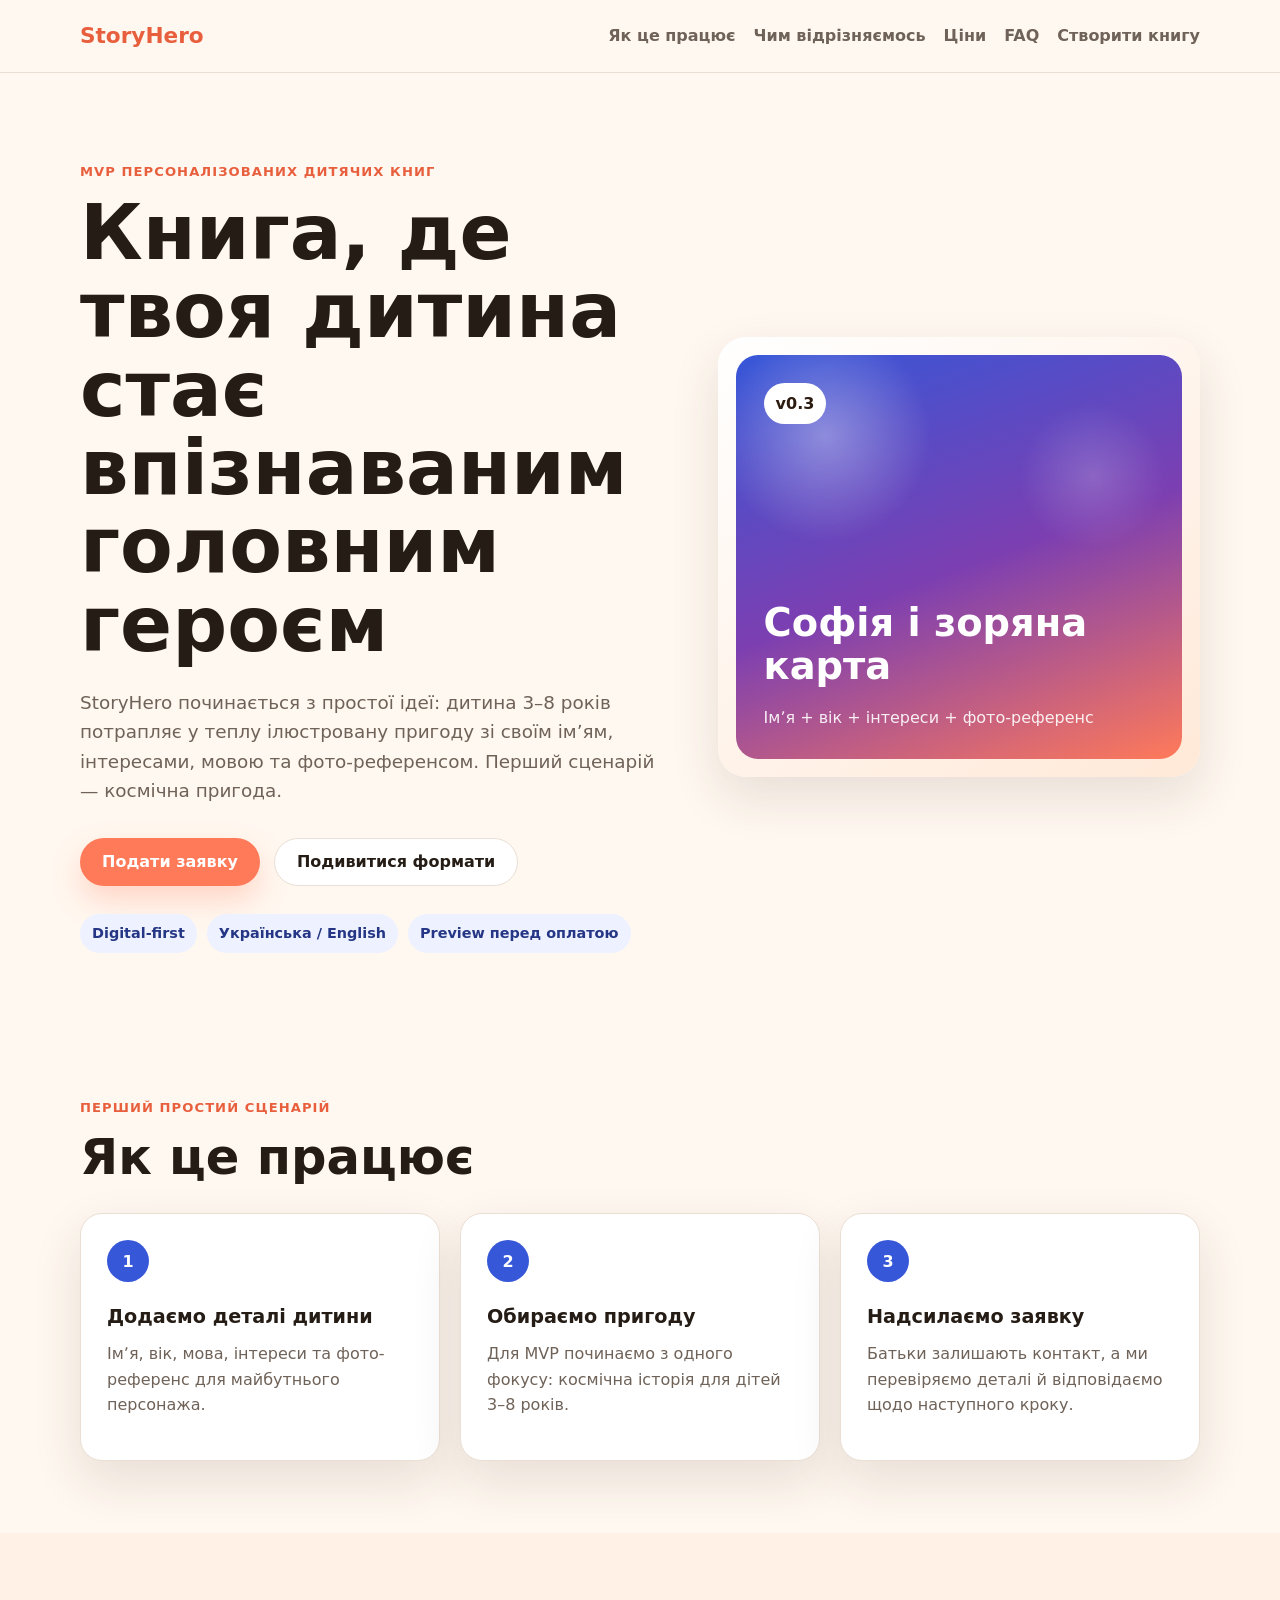
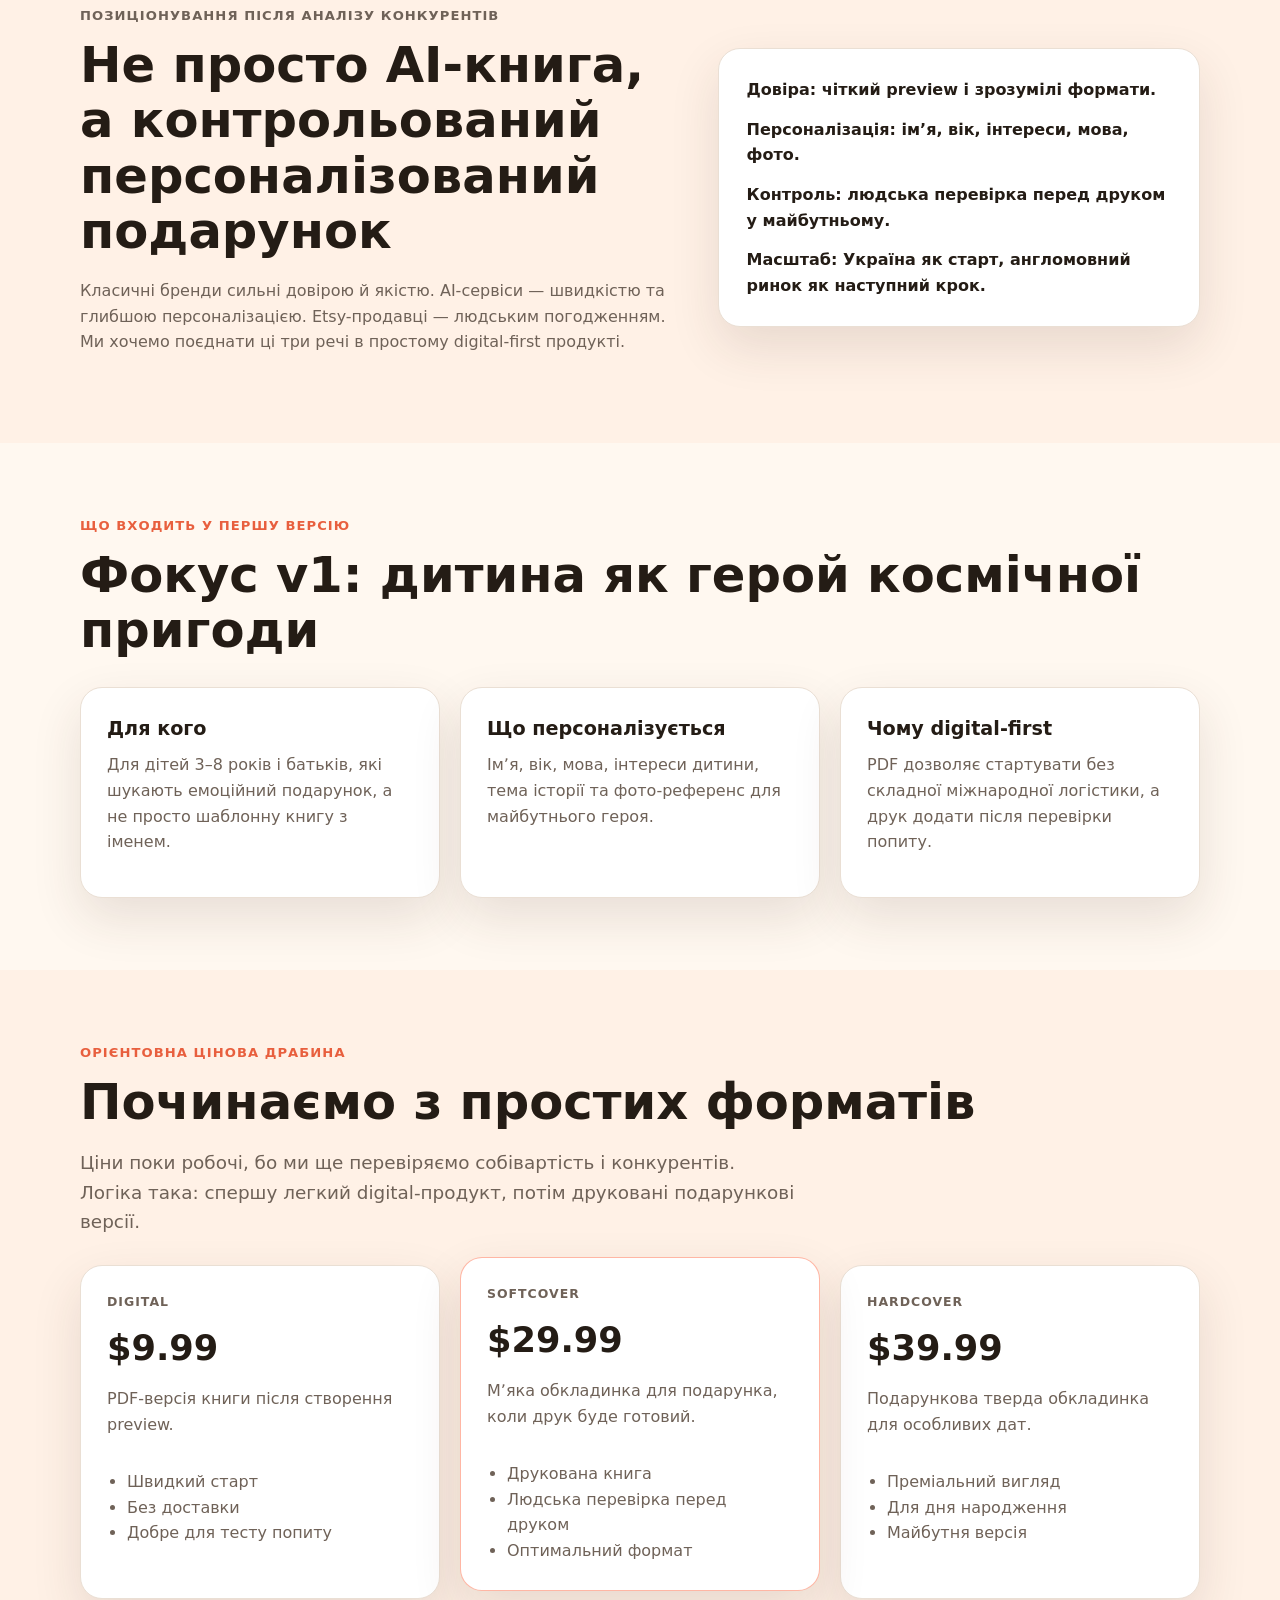
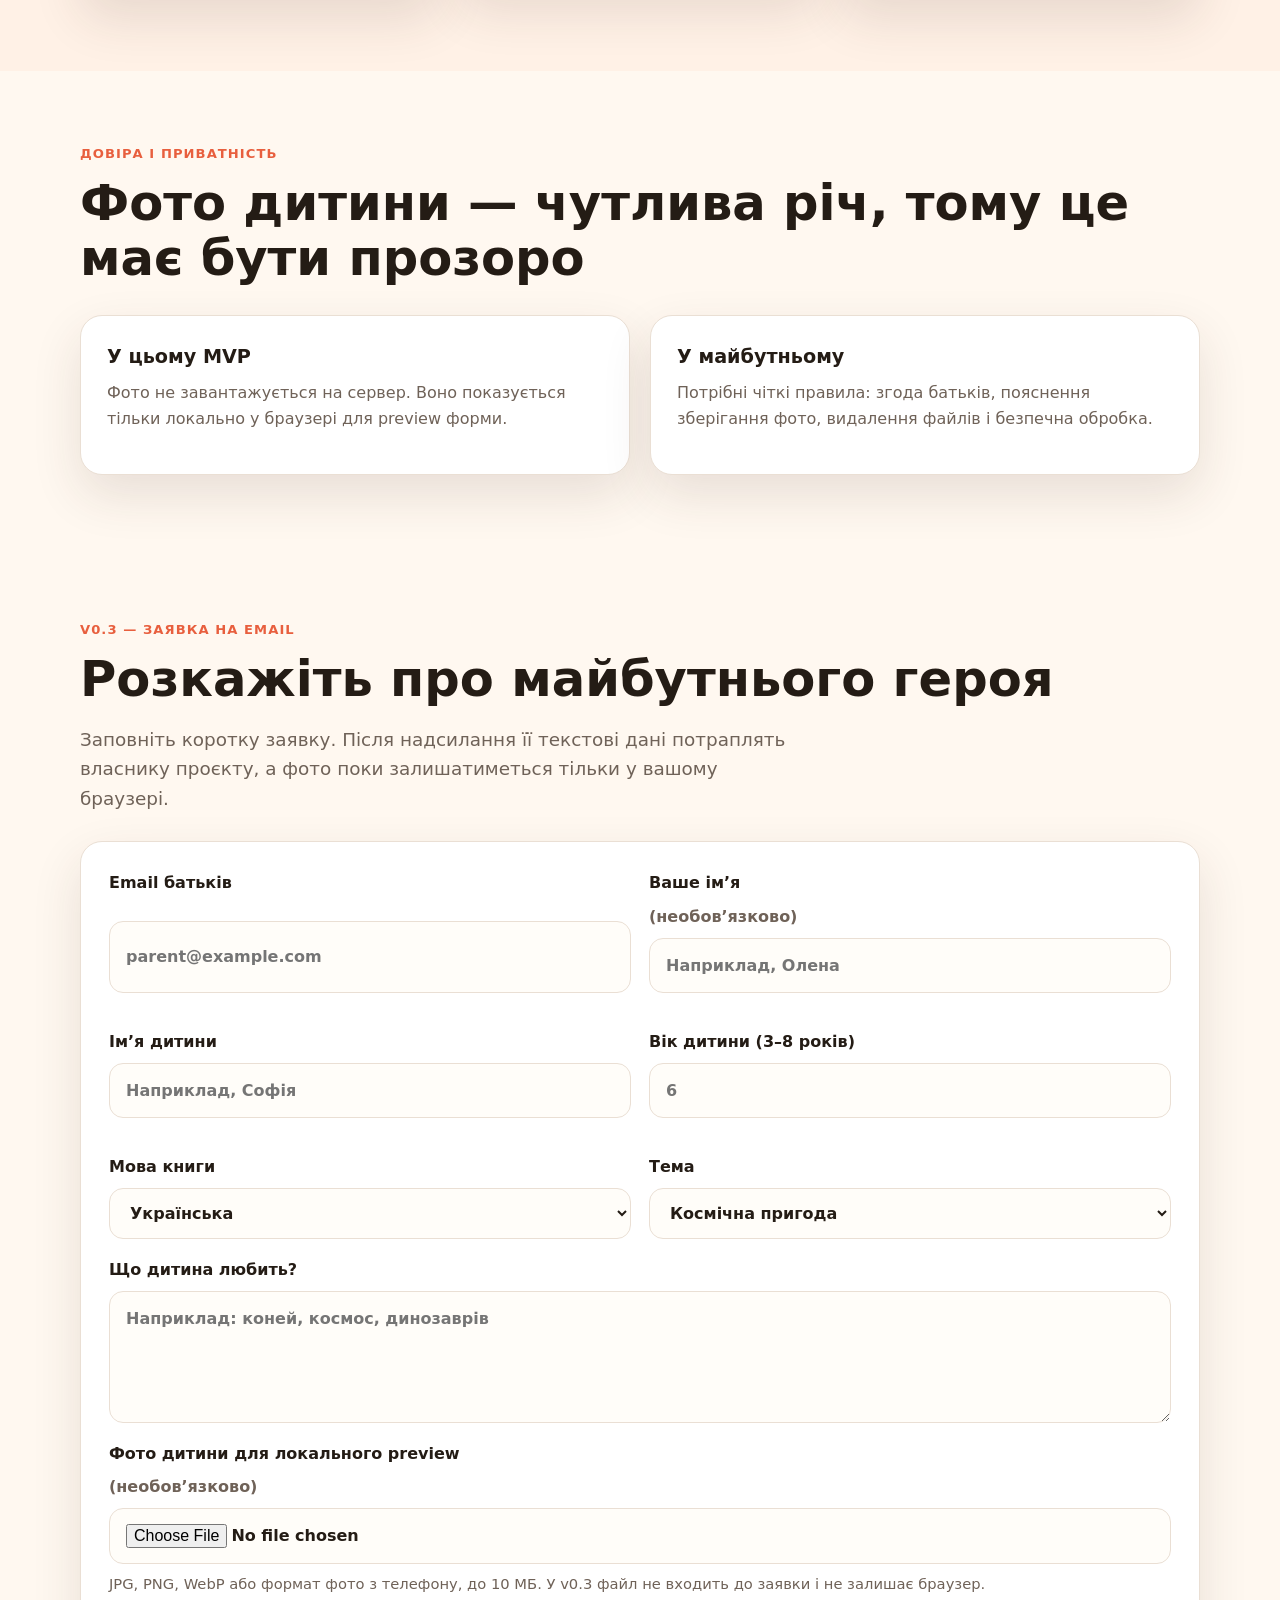
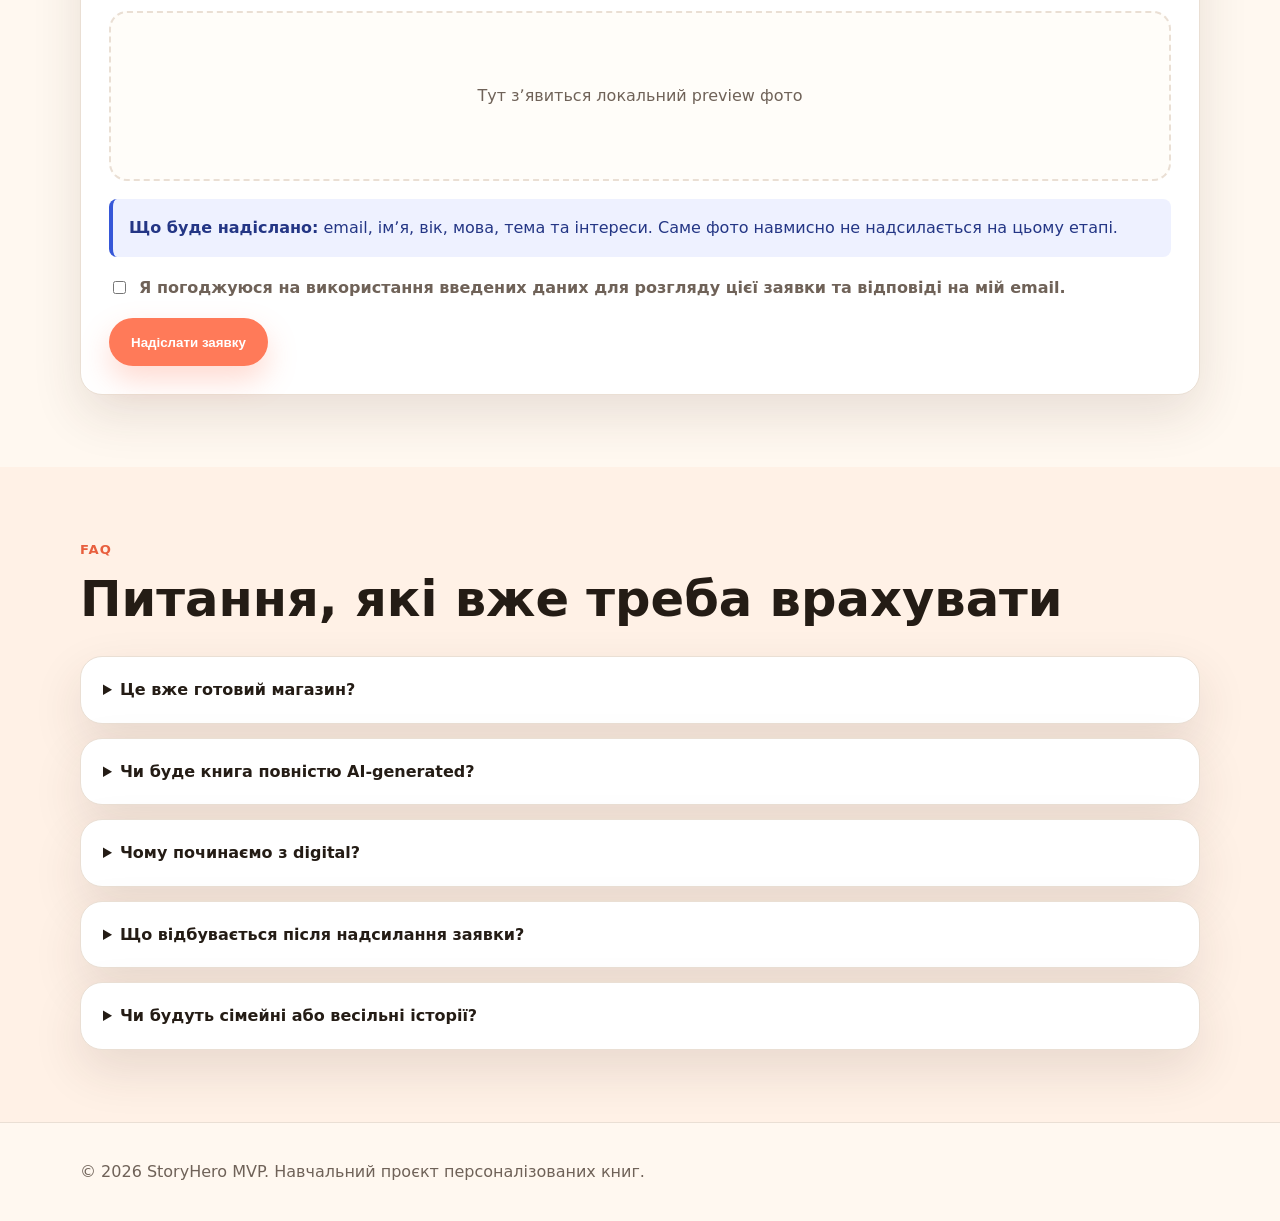
==== commit 836ea0bb: "Connect Formspree endpoint for v0.3" ====
--- a/index.html
+++ b/index.html
@@ -176,14 +176,14 @@
       <p class="eyebrow">v0.3 — заявка на email</p>
       <h2>Розкажіть про майбутнього героя</h2>
       <p class="section-intro">
-        Заповніть коротку заявку. Після підключення форми її текстові дані надсилатимуться
+        Заповніть коротку заявку. Після надсилання її текстові дані потраплять
         власнику проєкту, а фото поки залишатиметься тільки у вашому браузері.
       </p>
 
       <form
         class="book-form"
         id="bookForm"
-        action="https://formspree.io/f/YOUR_FORM_ID"
+        action="https://formspree.io/f/mbglrelg"
         method="POST"
       >
         <div class="form-grid">
@@ -223,7 +223,7 @@
           </label>
 
           <label>
-            Вік
+            Вік дитини (3–8 років)
             <input
               type="number"
               id="childAge"
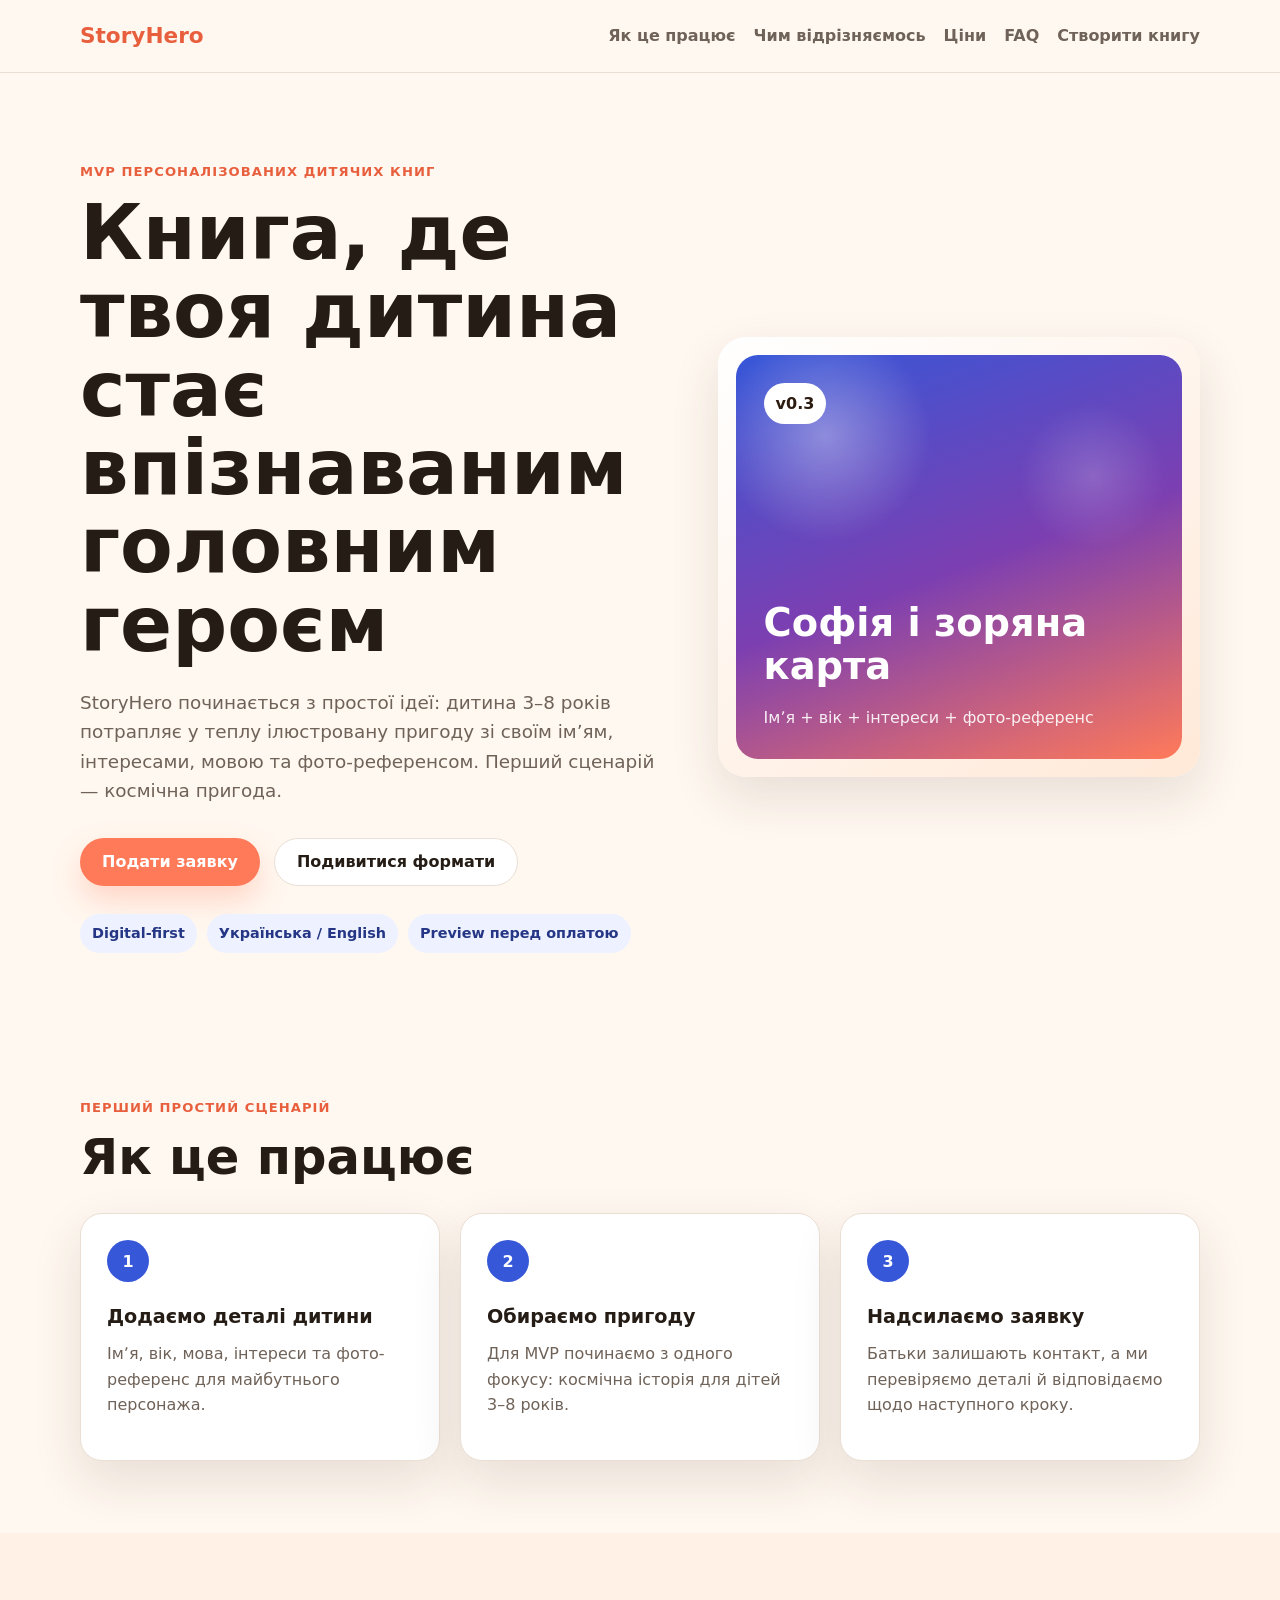
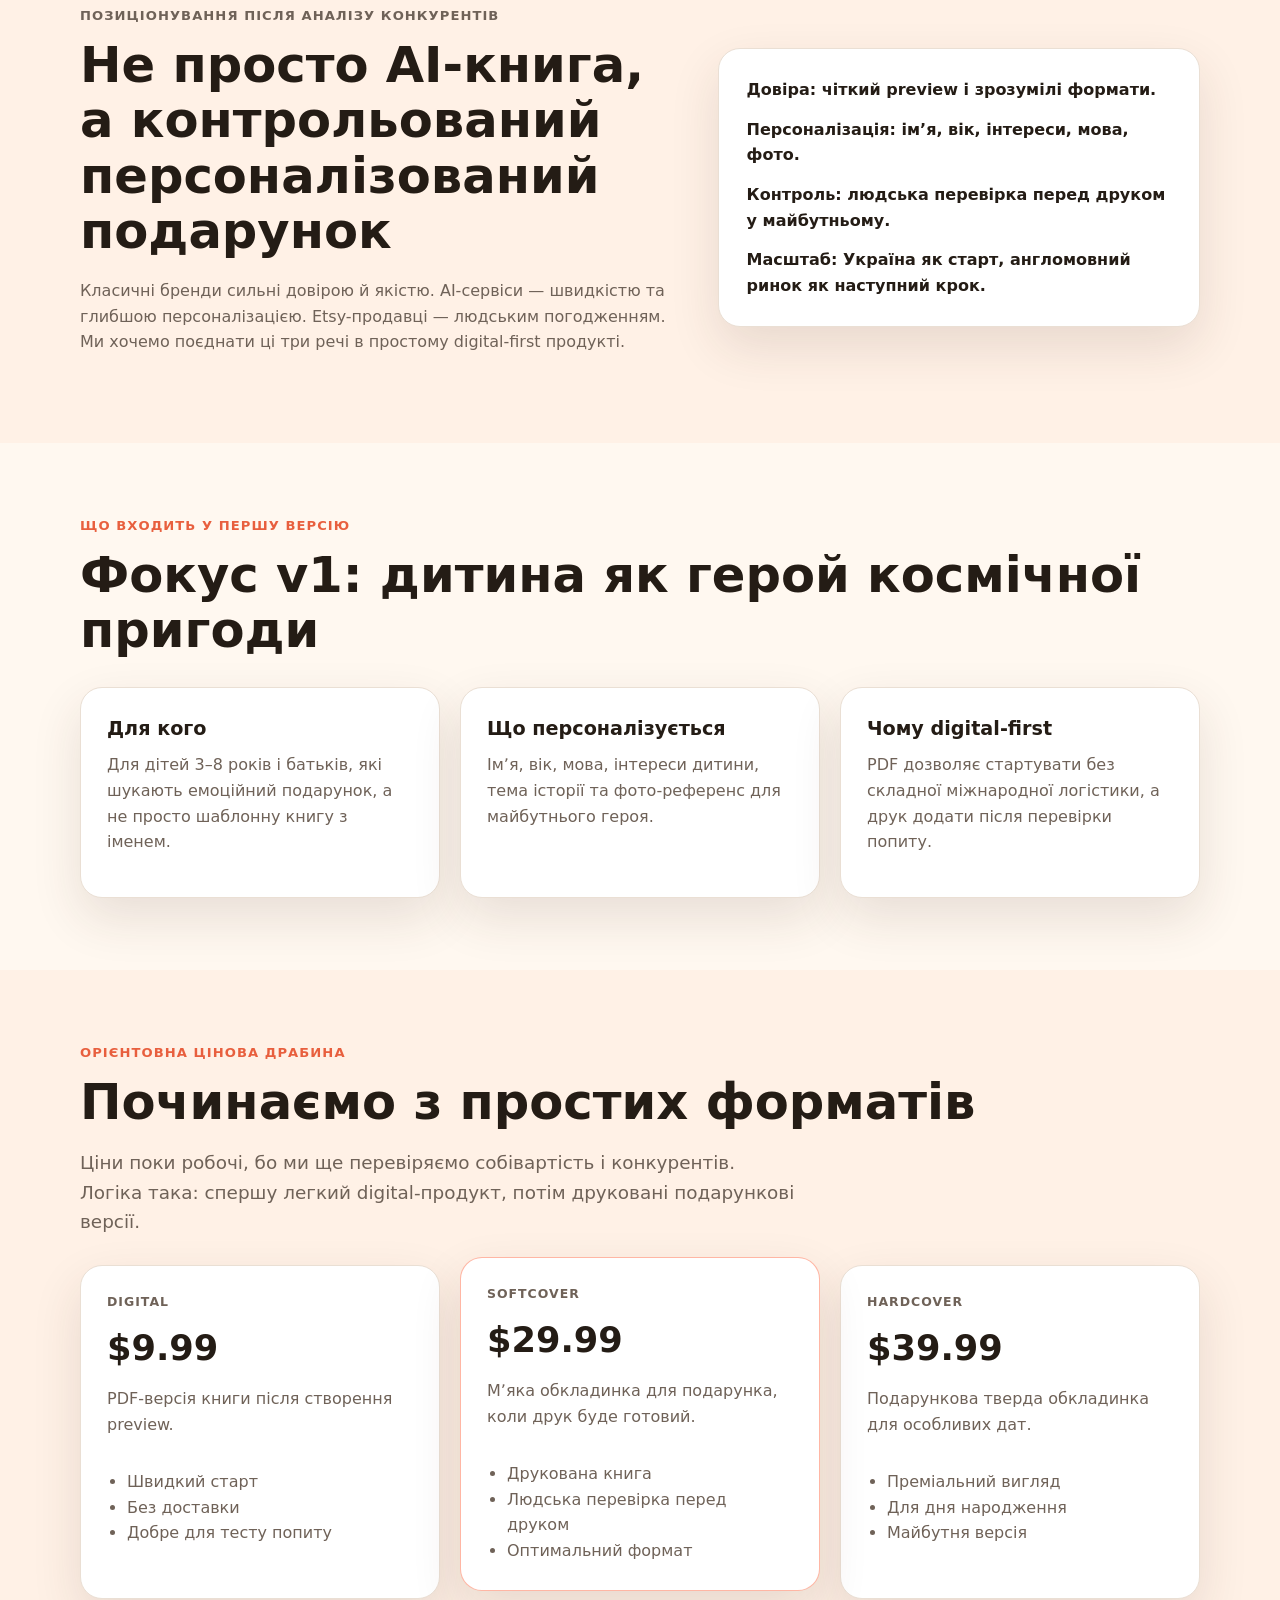
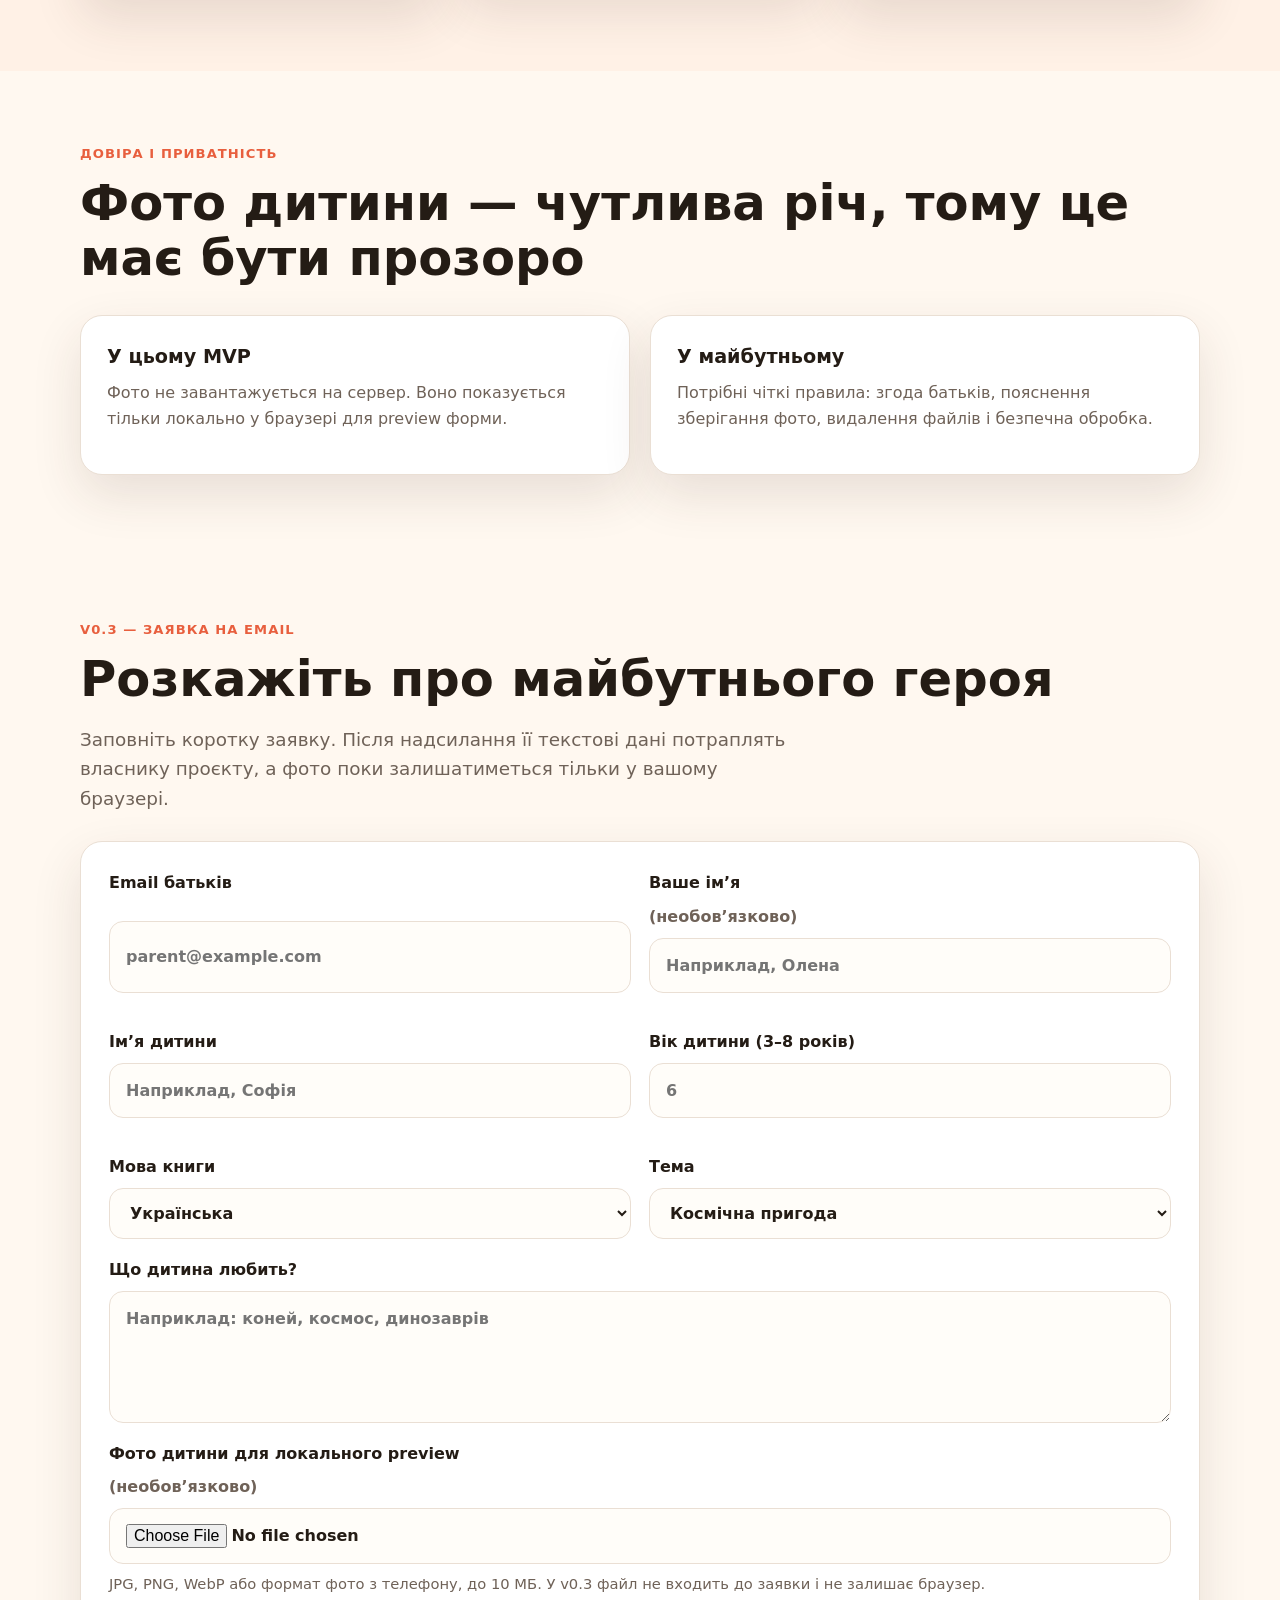
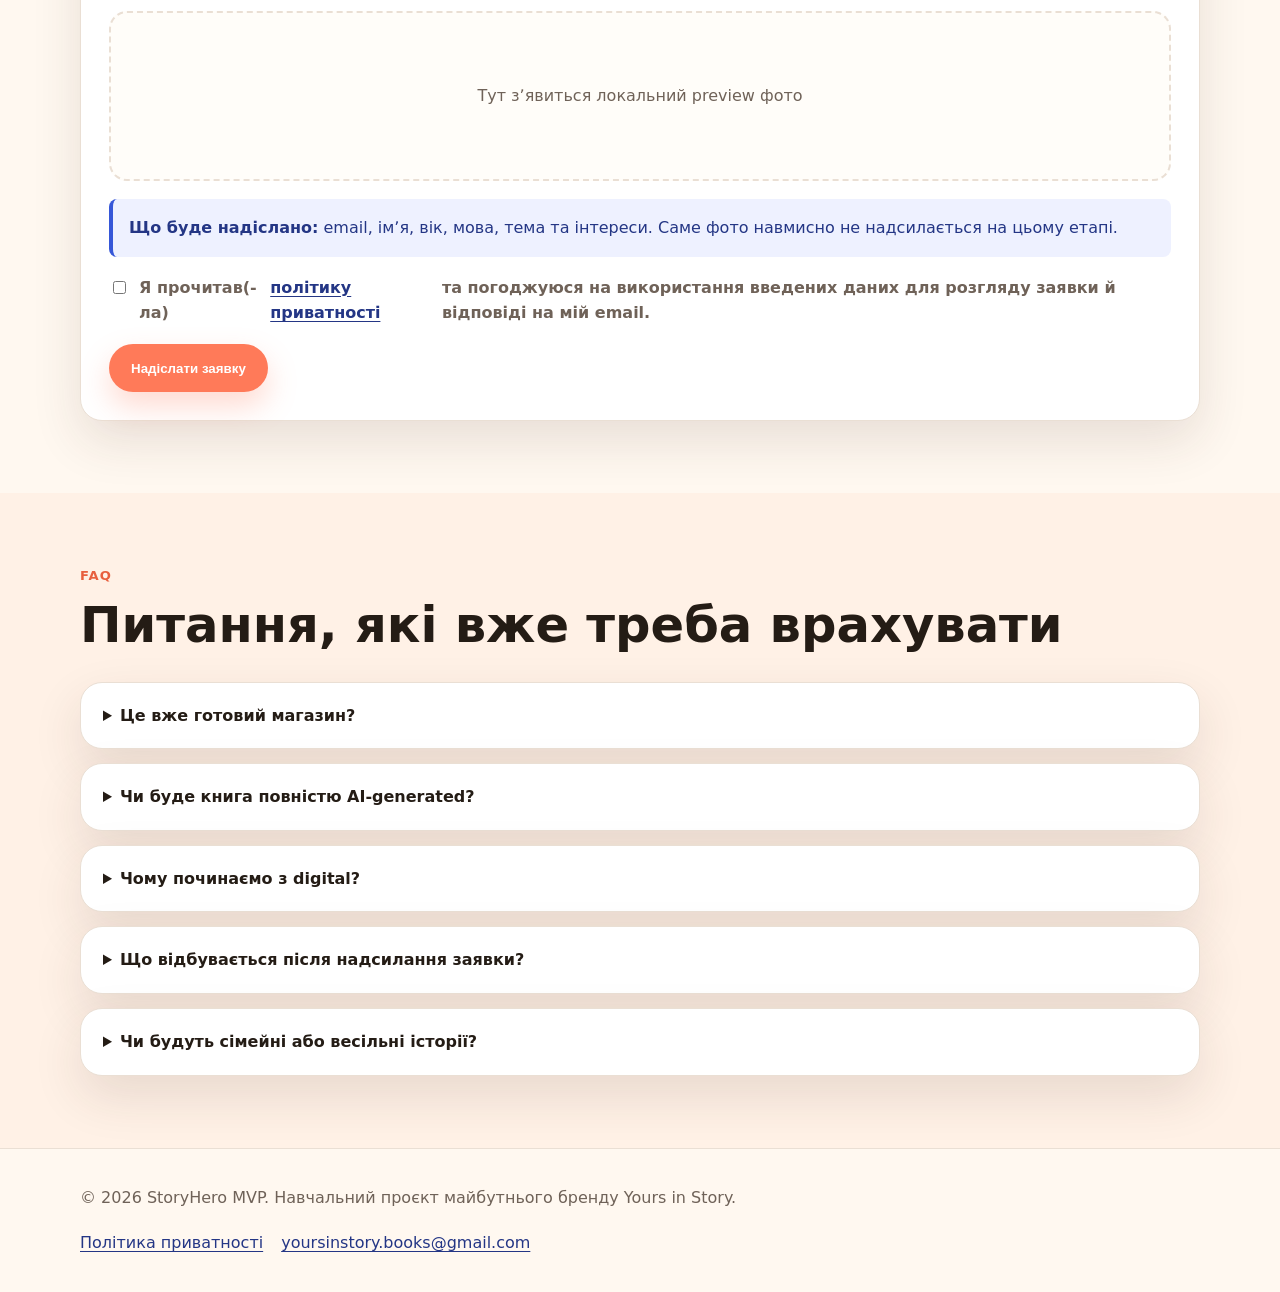
==== commit 666344b5: "Publish privacy policy and record brand direction" ====
--- a/index.html
+++ b/index.html
@@ -289,7 +289,7 @@
 
         <label class="checkbox-label">
           <input type="checkbox" name="privacyConsent" value="accepted" required />
-          Я погоджуюся на використання введених даних для розгляду цієї заявки та відповіді на мій email.
+          Я прочитав(-ла) <a class="inline-link" href="privacy.html" target="_blank" rel="noopener">політику приватності</a> та погоджуюся на використання введених даних для розгляду заявки й відповіді на мій email.
         </label>
 
         <div class="form-actions">
@@ -331,8 +331,12 @@
   </main>
 
   <footer class="site-footer">
-    <div class="container">
-      <p>© 2026 StoryHero MVP. Навчальний проєкт персоналізованих книг.</p>
+    <div class="container footer-content">
+      <p>© 2026 StoryHero MVP. Навчальний проєкт майбутнього бренду Yours in Story.</p>
+      <nav class="footer-links" aria-label="Юридична інформація та контакти">
+        <a href="privacy.html">Політика приватності</a>
+        <a href="mailto:yoursinstory.books@gmail.com">yoursinstory.books@gmail.com</a>
+      </nav>
     </div>
   </footer>
 
--- a/css/style.css
+++ b/css/style.css
@@ -566,3 +566,85 @@
   border-color: #d98b8b;
   text-align: center;
 }
+
+
+.inline-link,
+.footer-links a,
+.legal-content a {
+  color: var(--secondary-dark);
+  text-decoration: underline;
+  text-underline-offset: 3px;
+}
+
+.inline-link:hover,
+.footer-links a:hover,
+.legal-content a:hover {
+  color: var(--primary-dark);
+}
+
+.footer-content {
+  display: flex;
+  align-items: center;
+  justify-content: space-between;
+  gap: 20px;
+  flex-wrap: wrap;
+}
+
+.footer-links {
+  display: flex;
+  gap: 18px;
+  flex-wrap: wrap;
+}
+
+.legal-page {
+  padding: 72px 0;
+}
+
+.legal-intro {
+  max-width: 760px;
+  color: var(--muted);
+  font-size: 1.08rem;
+}
+
+.legal-summary {
+  margin: 28px 0;
+  padding: 22px;
+  border-left: 4px solid var(--secondary);
+  border-radius: 14px;
+  color: var(--secondary-dark);
+  background: #eef1ff;
+}
+
+.legal-content {
+  max-width: 860px;
+}
+
+.legal-content section {
+  padding: 26px 0;
+  border-bottom: 1px solid var(--border);
+}
+
+.legal-content h2 {
+  font-size: clamp(1.45rem, 3vw, 2rem);
+  margin-bottom: 12px;
+}
+
+.legal-content li + li {
+  margin-top: 8px;
+}
+
+@media (max-width: 520px) {
+  .legal-page {
+    padding: 48px 0;
+  }
+
+  .footer-content {
+    align-items: flex-start;
+    flex-direction: column;
+  }
+
+  .footer-links {
+    flex-direction: column;
+    gap: 10px;
+  }
+}
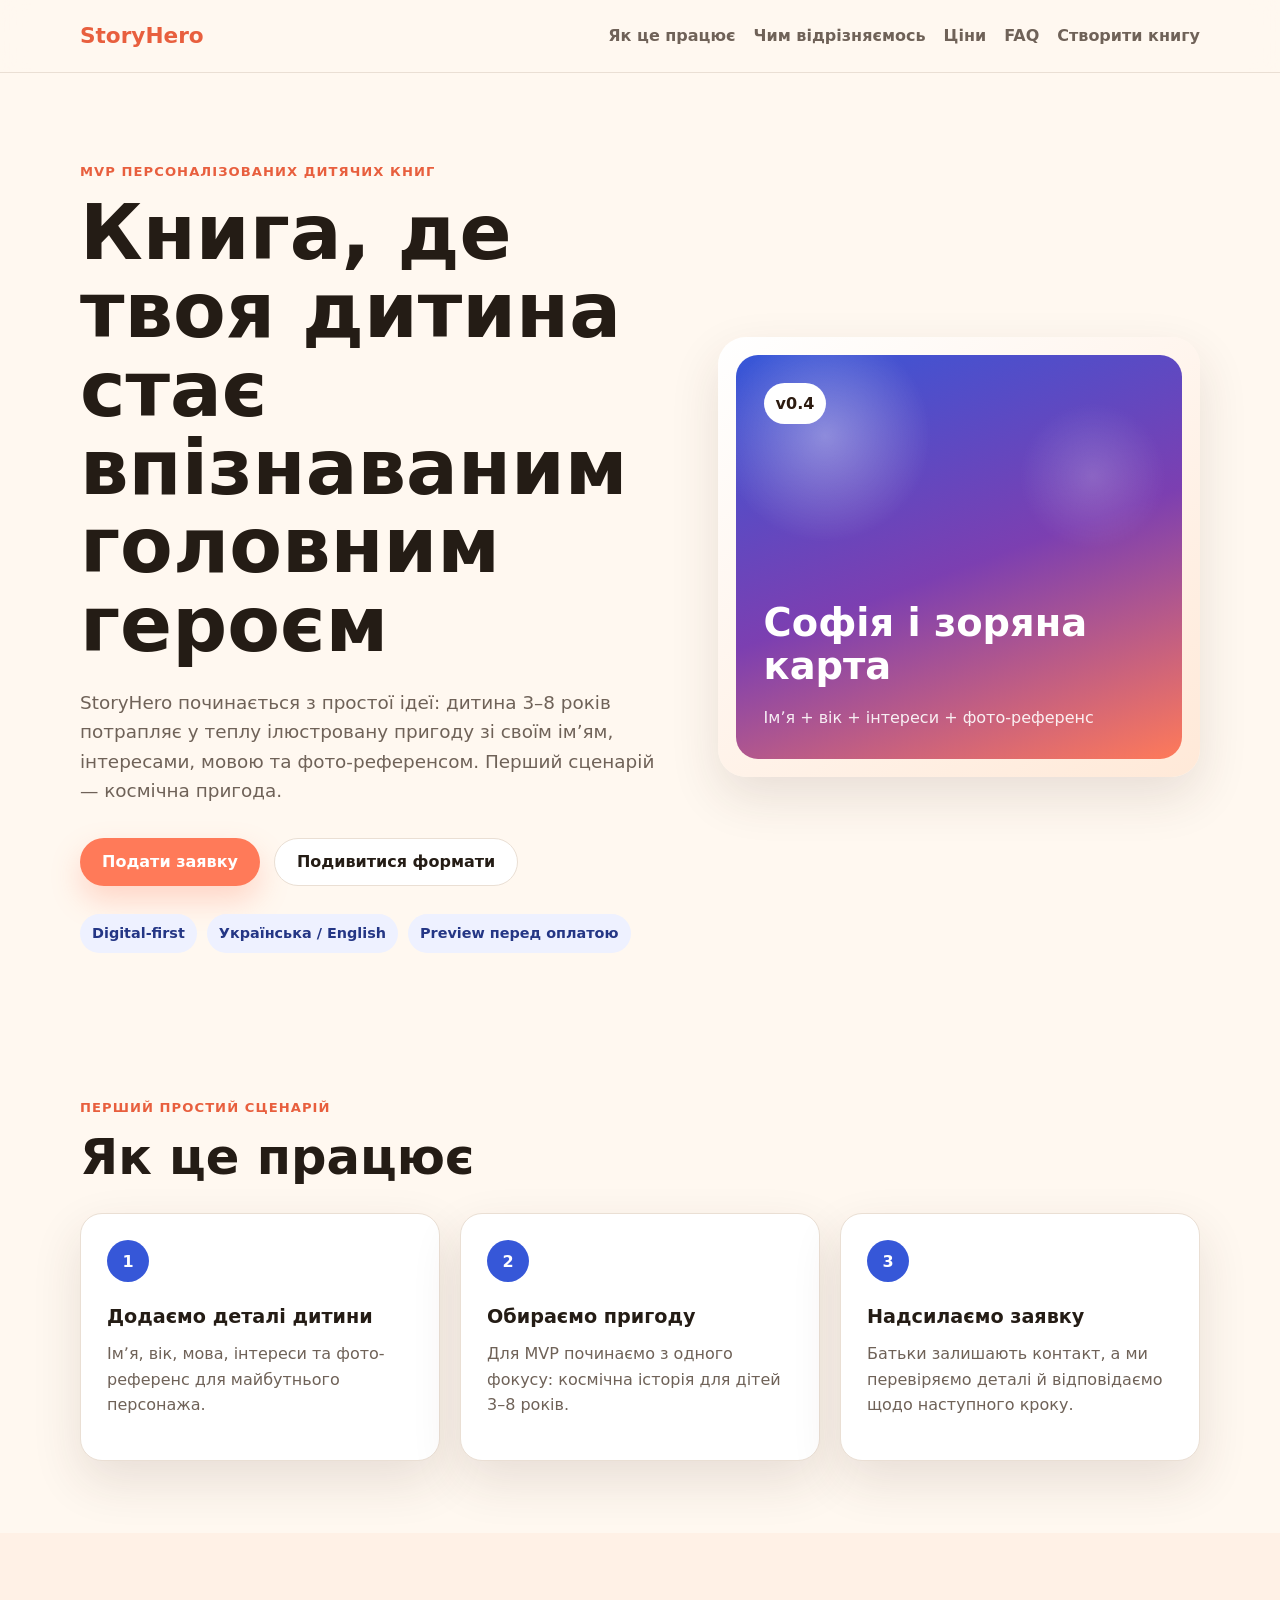
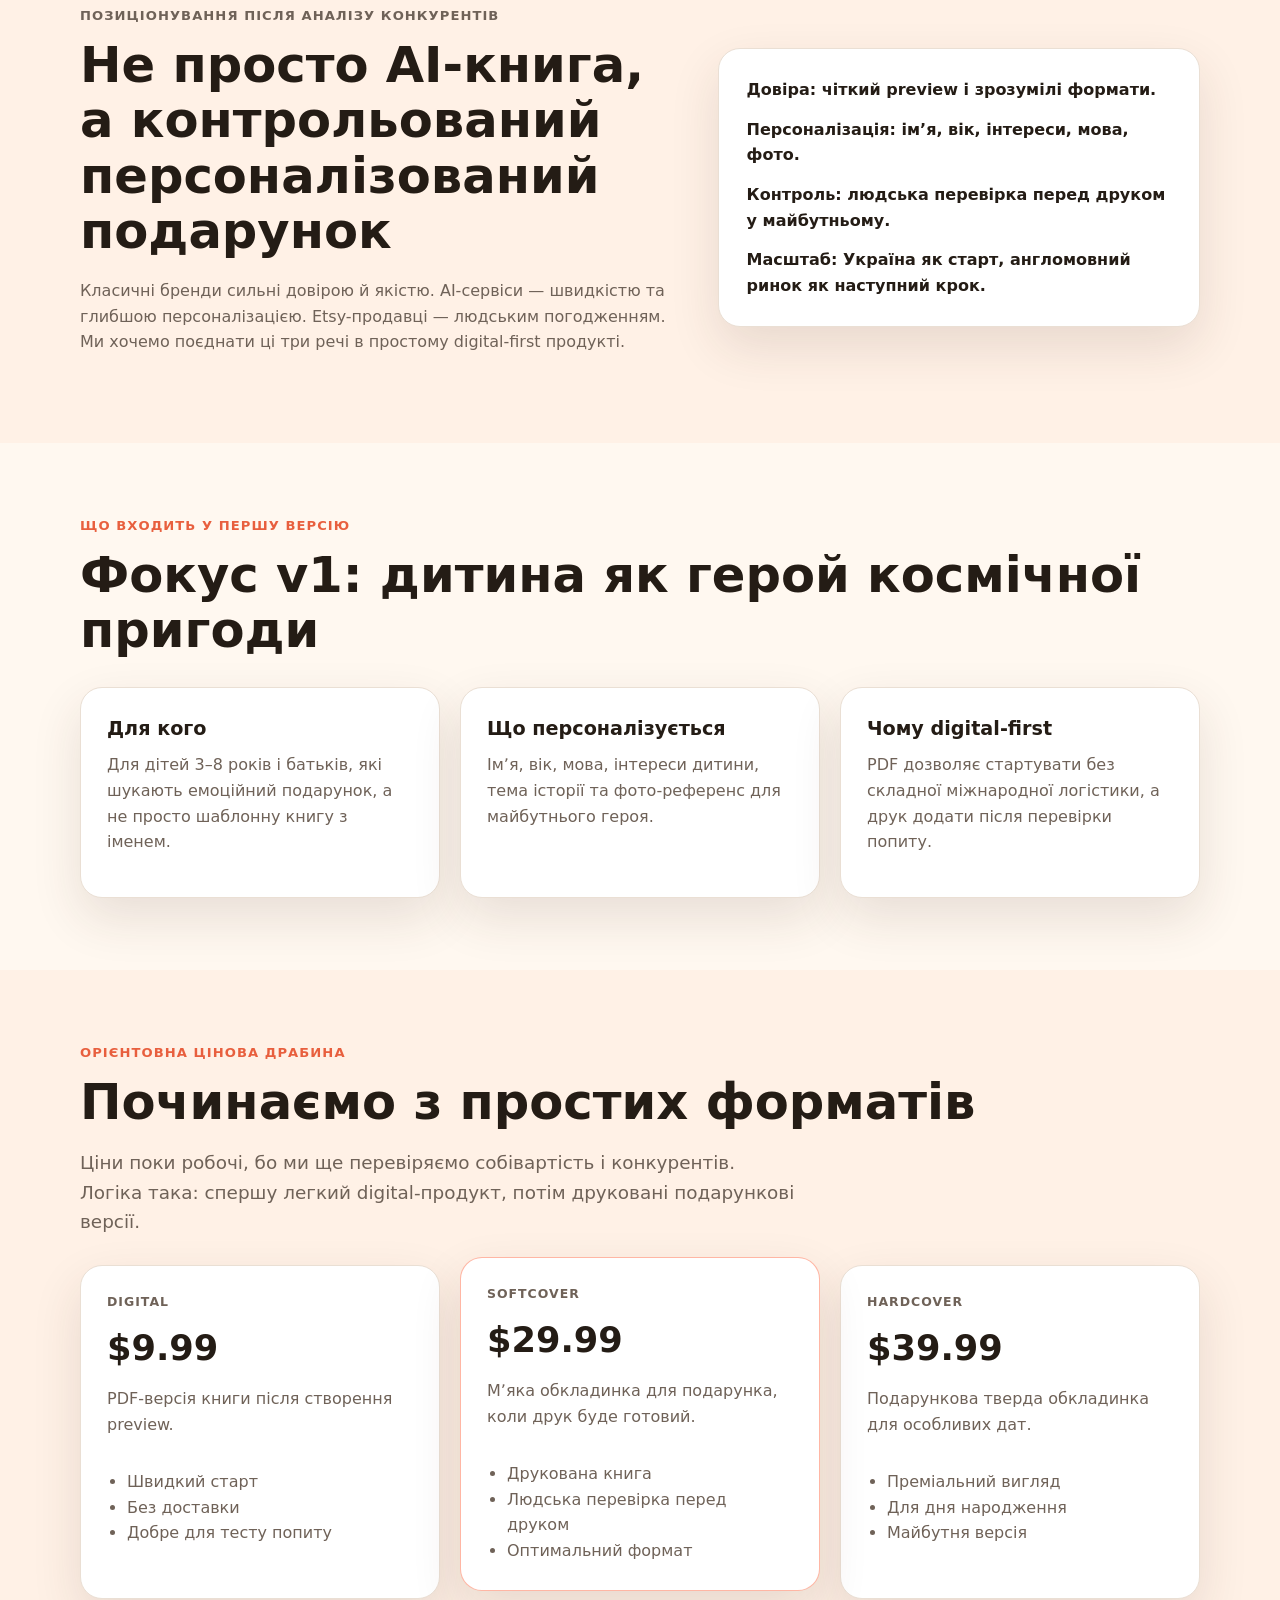
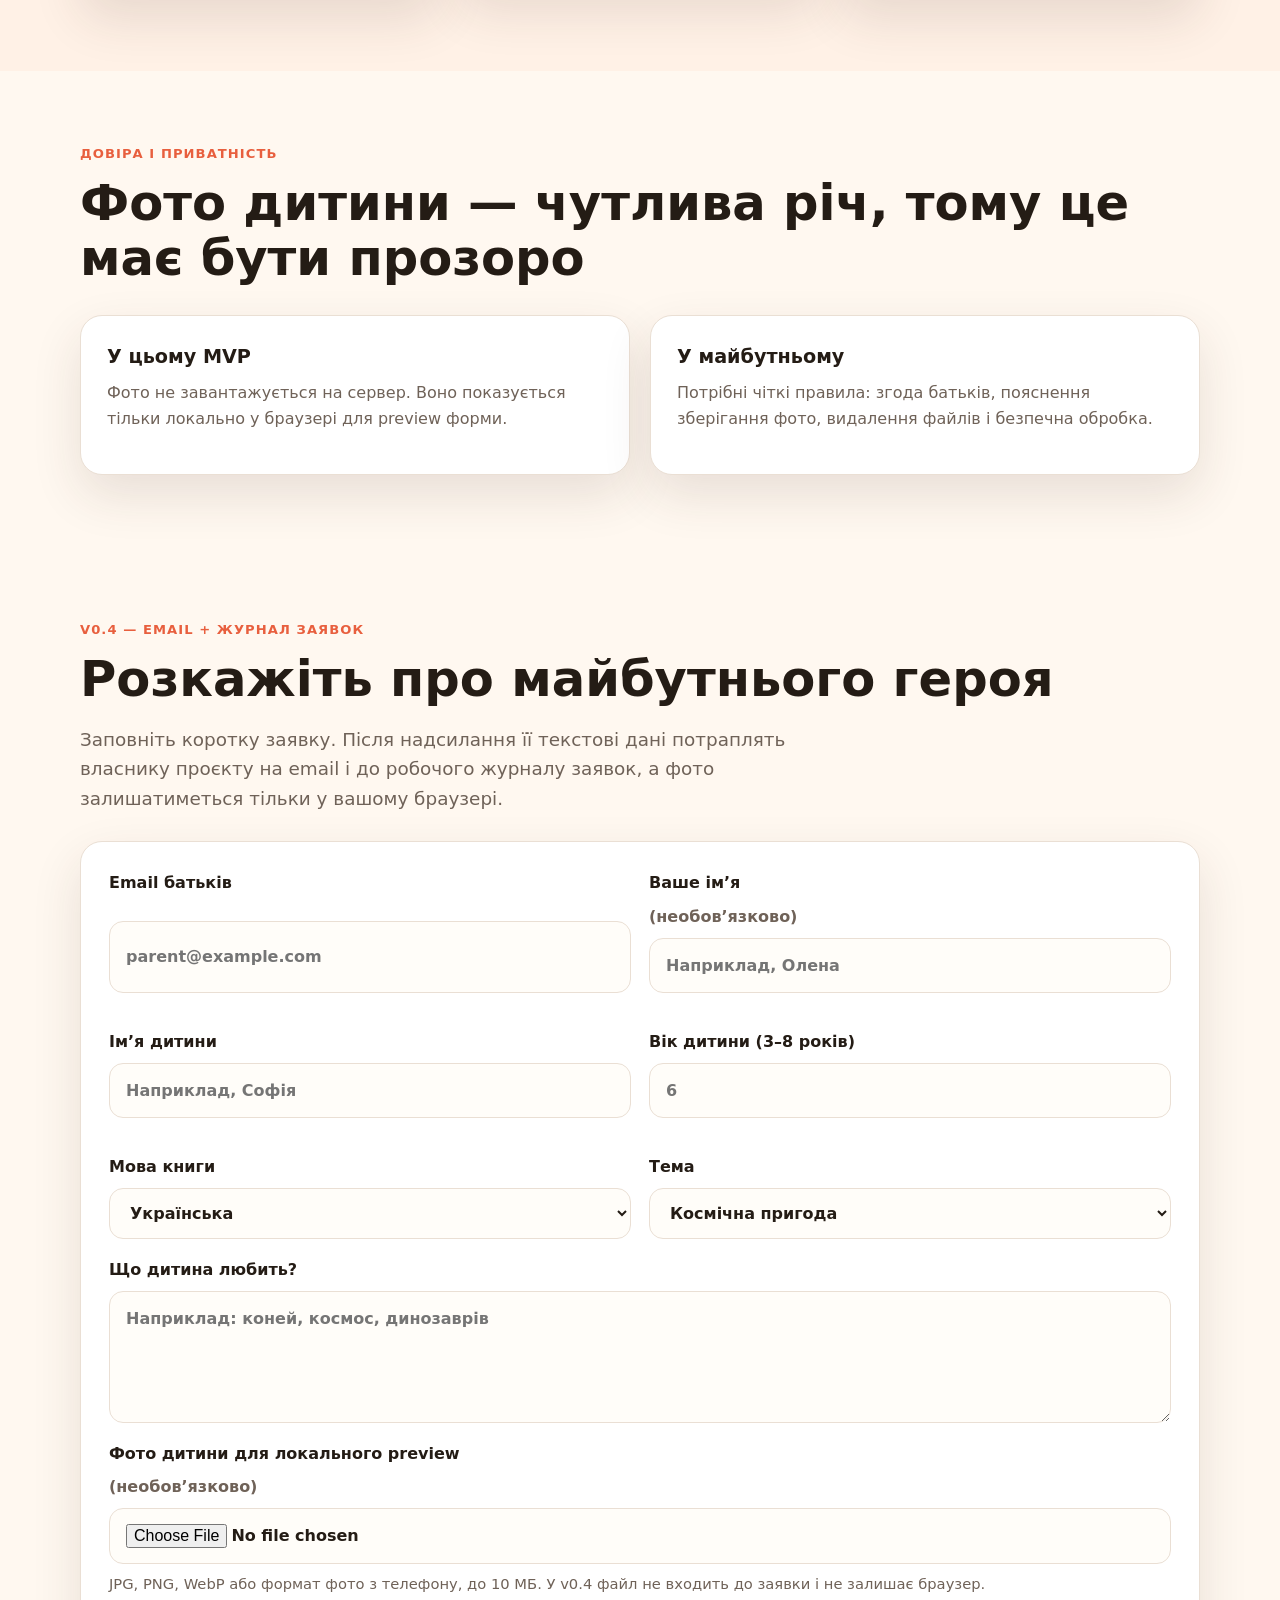
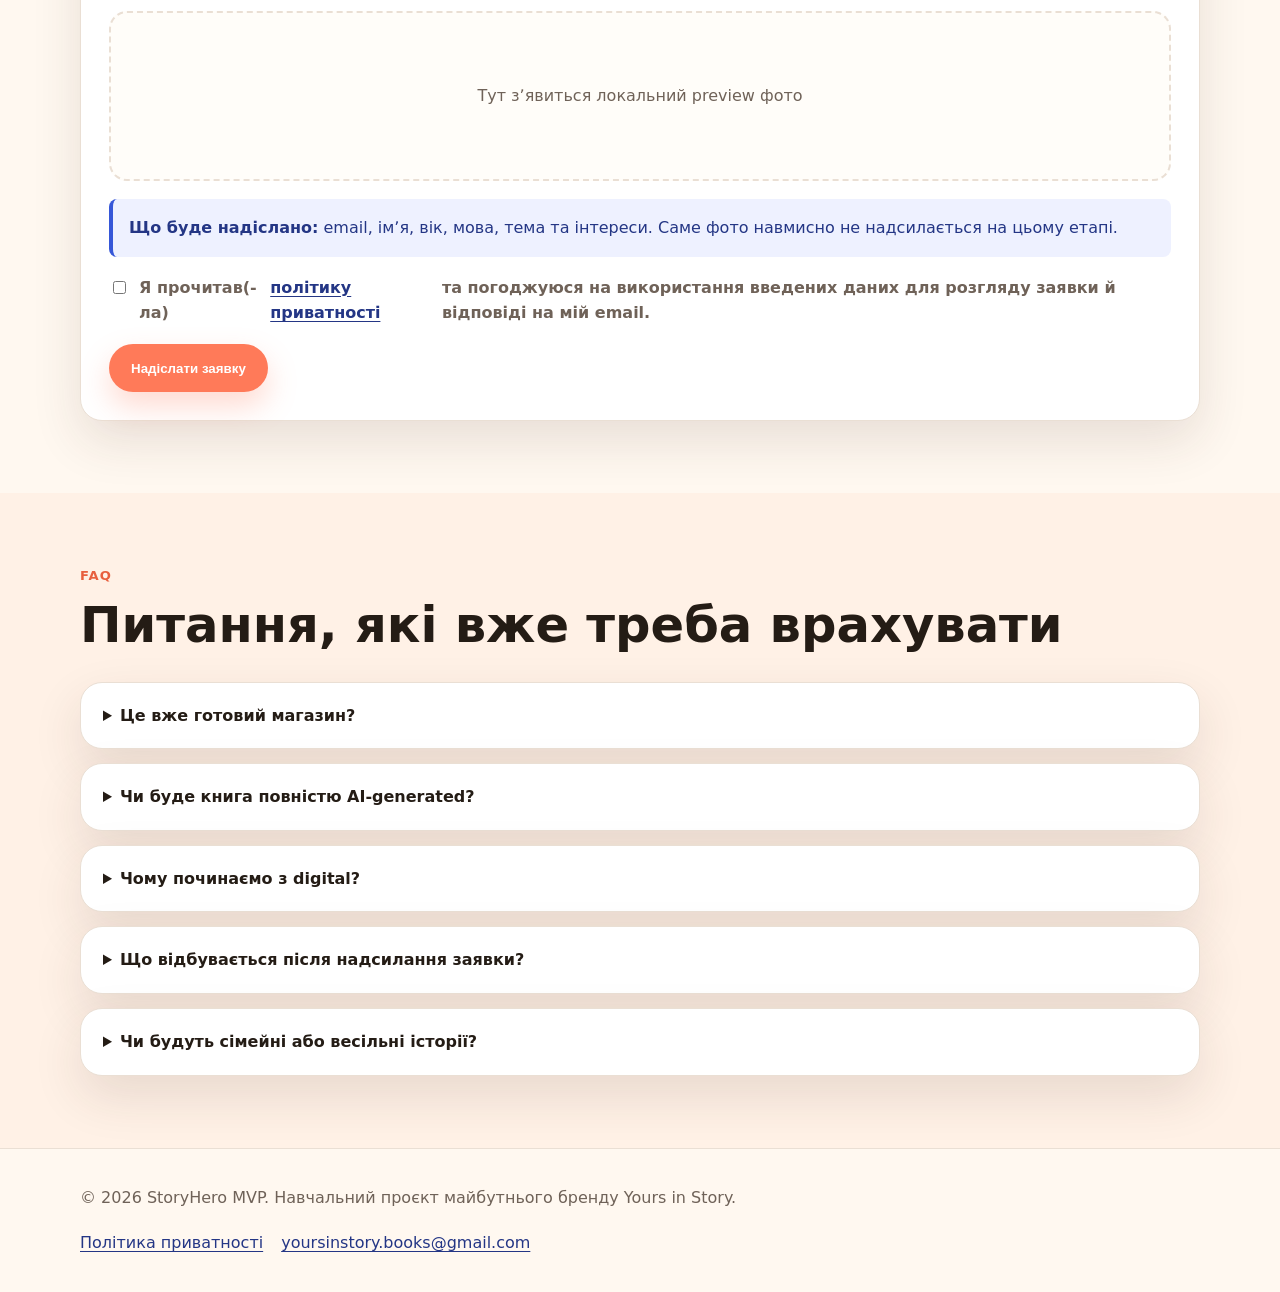
==== commit 1e0e1fe1: "Connect v0.4 request tracking" ====
--- a/index.html
+++ b/index.html
@@ -45,7 +45,7 @@
 
         <article class="book-card" aria-label="Приклад персоналізованої книги">
           <div class="book-cover">
-            <span class="book-badge">v0.3</span>
+            <span class="book-badge">v0.4</span>
             <h2>Софія і зоряна карта</h2>
             <p>Імʼя + вік + інтереси + фото-референс</p>
           </div>
@@ -173,11 +173,11 @@
     </section>
 
     <section id="create-book" class="section container">
-      <p class="eyebrow">v0.3 — заявка на email</p>
+      <p class="eyebrow">v0.4 — email + журнал заявок</p>
       <h2>Розкажіть про майбутнього героя</h2>
       <p class="section-intro">
         Заповніть коротку заявку. Після надсилання її текстові дані потраплять
-        власнику проєкту, а фото поки залишатиметься тільки у вашому браузері.
+        власнику проєкту на email і до робочого журналу заявок, а фото залишатиметься тільки у вашому браузері.
       </p>
 
       <form
@@ -275,7 +275,7 @@
           />
         </label>
         <p class="field-help" id="photoHelp">
-          JPG, PNG, WebP або формат фото з телефону, до 10 МБ. У v0.3 файл не входить до заявки і не залишає браузер.
+          JPG, PNG, WebP або формат фото з телефону, до 10 МБ. У v0.4 файл не входить до заявки і не залишає браузер.
         </p>
 
         <div class="photo-preview" id="photoPreview" aria-live="polite">
@@ -285,6 +285,11 @@
         <div class="privacy-note">
           <strong>Що буде надіслано:</strong> email, імʼя, вік, мова, тема та інтереси.
           Саме фото навмисно не надсилається на цьому етапі.
+        </div>
+
+        <div class="honeypot" aria-hidden="true">
+          <label for="company">Не заповнюйте це поле</label>
+          <input type="text" id="company" name="company" tabindex="-1" autocomplete="off" />
         </div>
 
         <label class="checkbox-label">
@@ -319,7 +324,7 @@
           </details>
           <details>
             <summary>Що відбувається після надсилання заявки?</summary>
-            <p>Ми отримаємо текстові дані заявки на email, звʼяжемося з батьками й уточнимо наступні кроки. Автоматичної генерації та оплати у v0.3 ще немає.</p>
+            <p>Ми отримаємо текстові дані заявки на email і в робочий журнал, звʼяжемося з батьками й уточнимо наступні кроки. Автоматичної генерації та оплати у v0.4 ще немає.</p>
           </details>
           <details>
             <summary>Чи будуть сімейні або весільні історії?</summary>
--- a/css/style.css
+++ b/css/style.css
@@ -648,3 +648,12 @@
     gap: 10px;
   }
 }
+
+
+.honeypot {
+  position: absolute;
+  left: -10000px;
+  width: 1px;
+  height: 1px;
+  overflow: hidden;
+}
